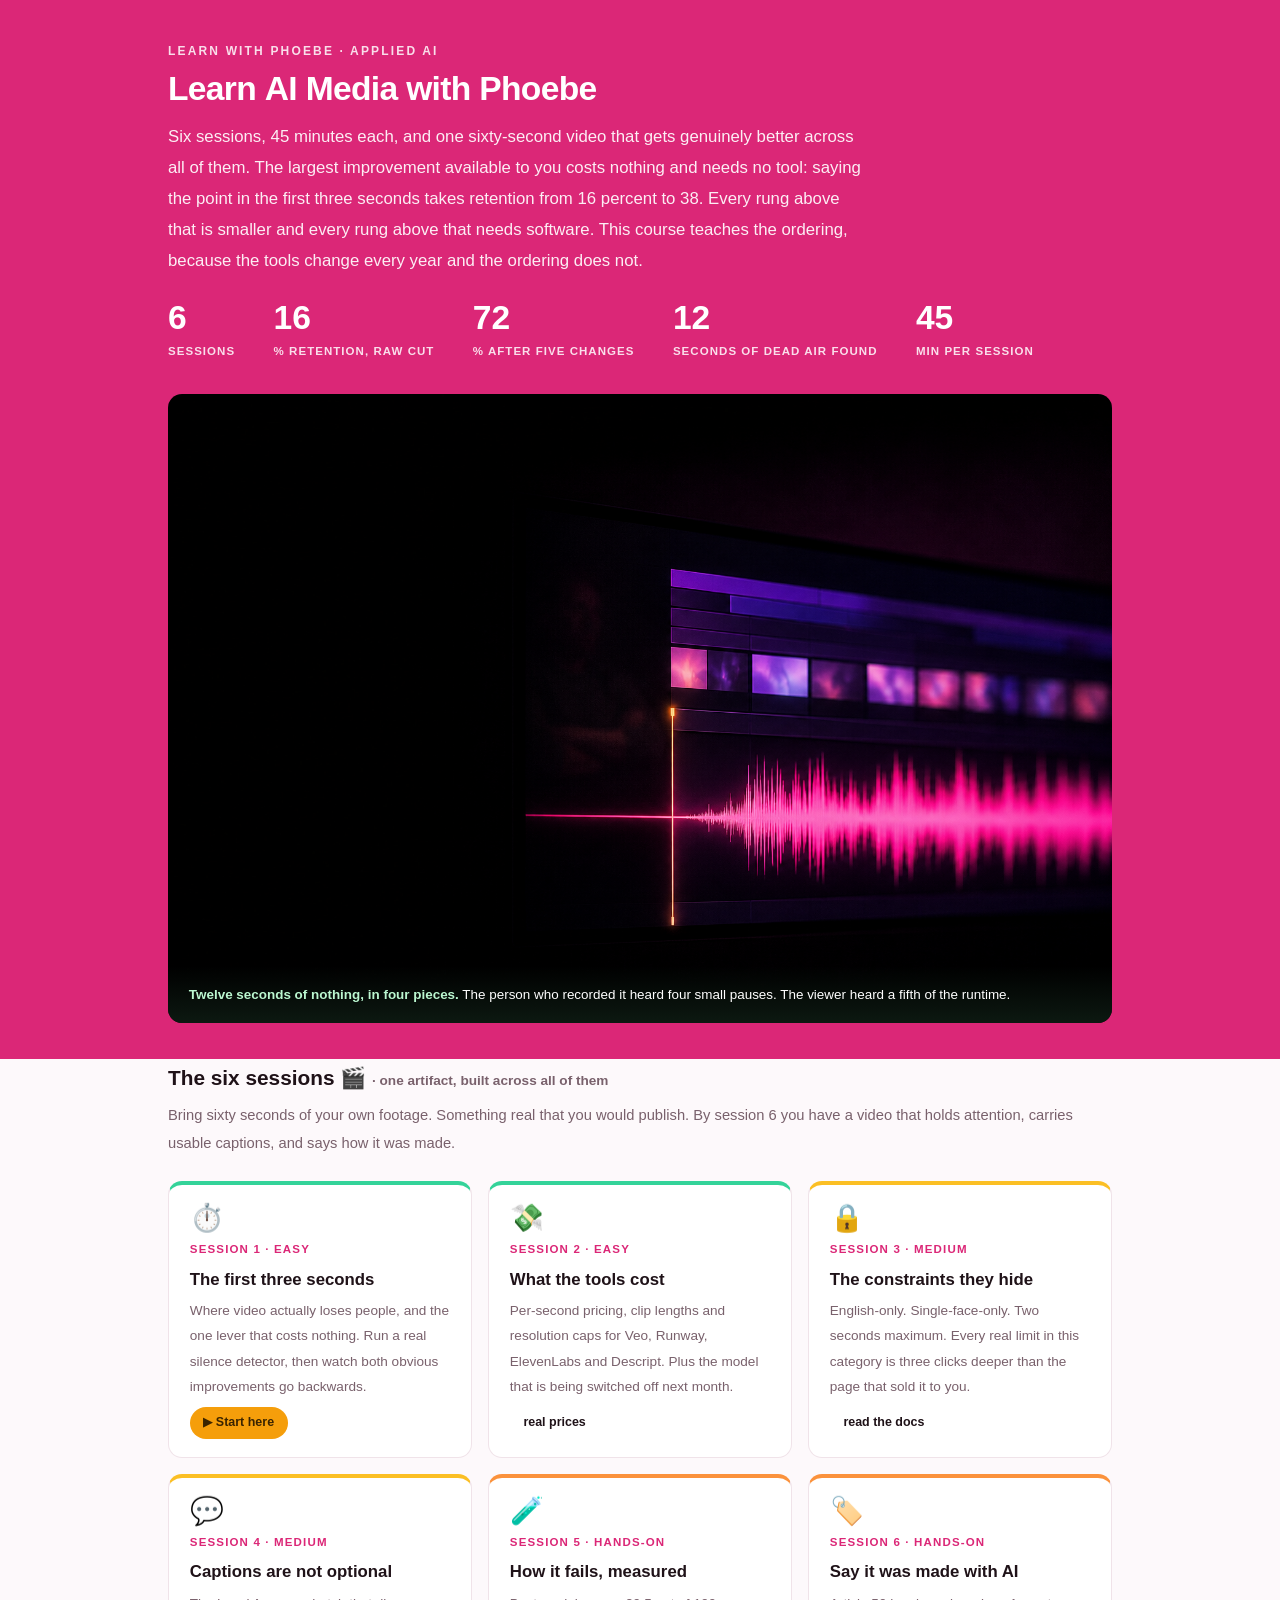
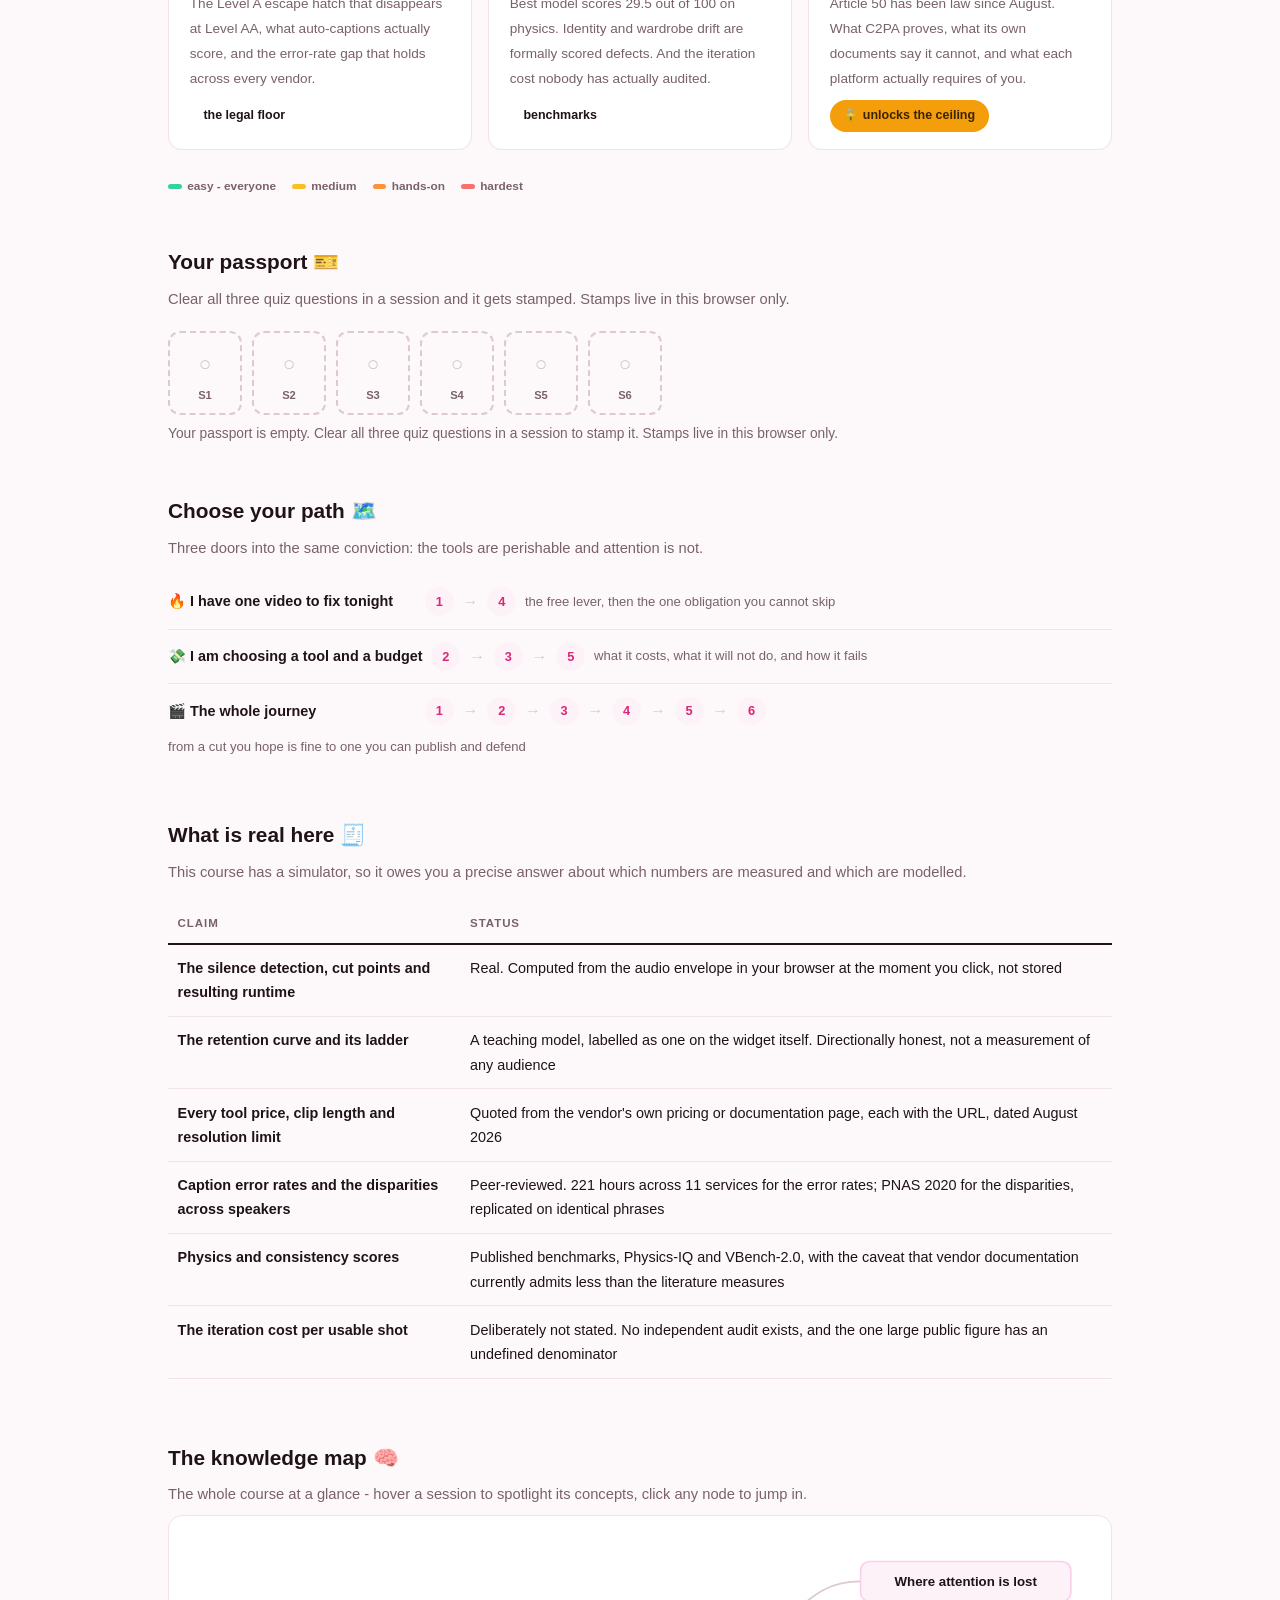
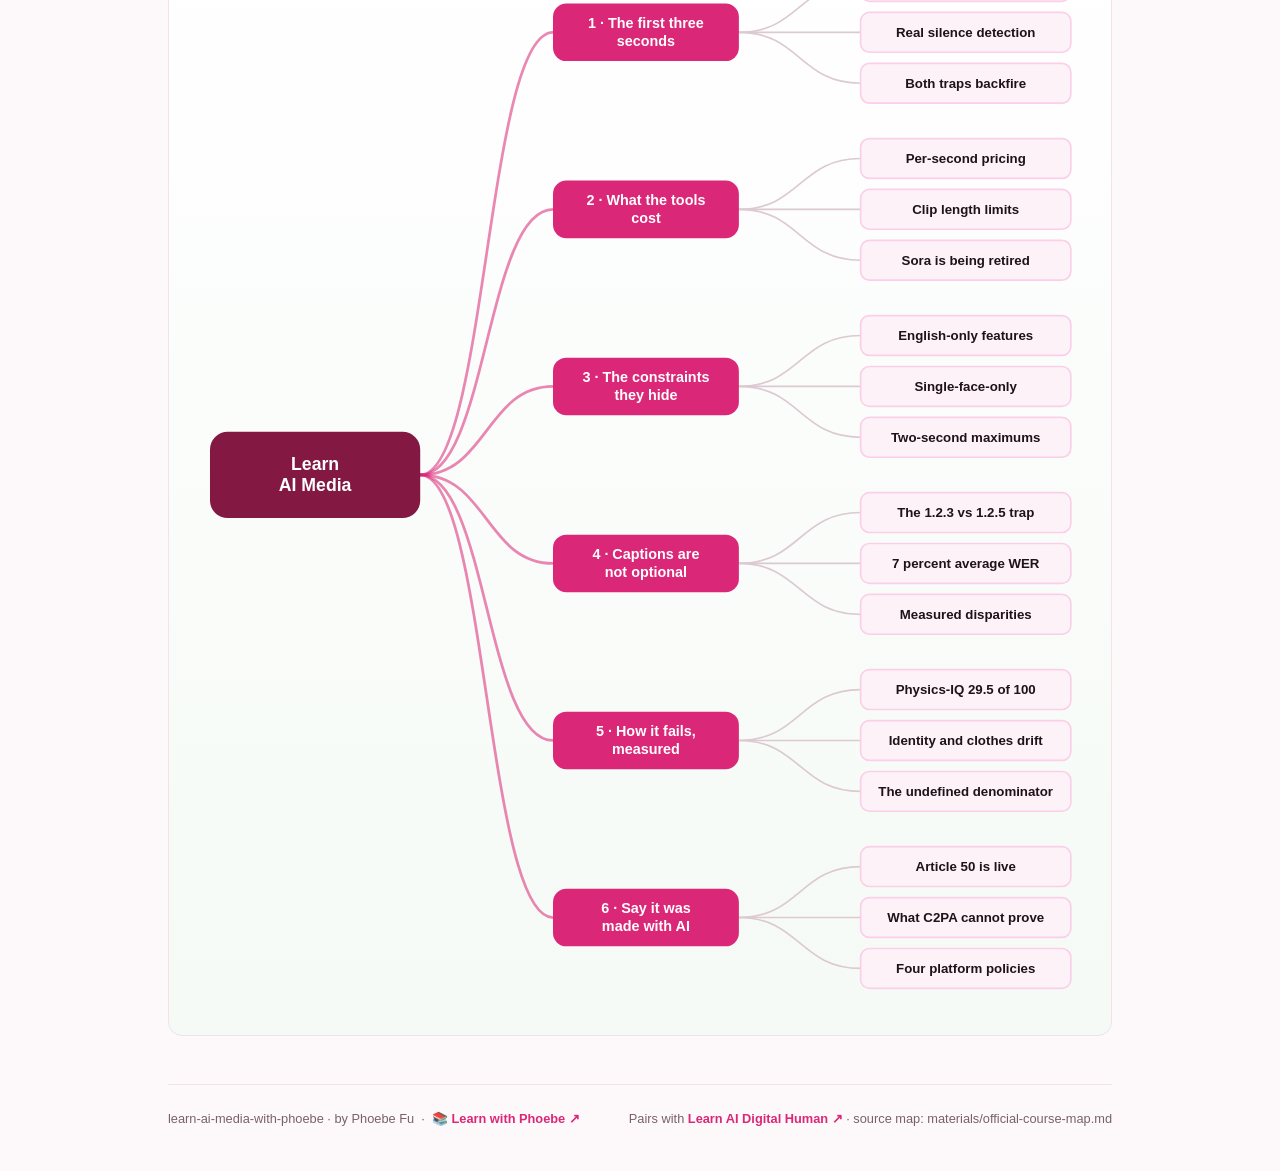
==== index.html @ 5de6e5e1 "Six-session course: learn-ai-media-with-phoebe Single track, 45 minutes per session, one artifact ca" ====
<!DOCTYPE html>
<html lang="en">
<head>
<meta charset="UTF-8">
<meta name="viewport" content="width=device-width, initial-scale=1.0">
<!-- social:start -->
<meta name="description" content="Six sessions on AI audio and video. Run real silence detection in your browser, climb a retention ladder from 16 to 72 percent, and learn the constraints the feature pages never mention. Free, by Phoebe Fu.">
<meta property="og:type" content="website">
<meta property="og:site_name" content="Learn with Phoebe">
<meta property="og:title" content="Learn AI Media with Phoebe">
<meta property="og:description" content="Six sessions, one video you can defend. Real silence detection in your browser, and the tool limits nobody advertises.">
<meta property="og:url" content="https://phoebefu6.github.io/learn-ai-media-with-phoebe/">
<meta property="og:image" content="https://phoebefu6.github.io/learn-ai-media-with-phoebe/assets/og-cover.png">
<meta name="twitter:card" content="summary_large_image">
<meta name="twitter:title" content="Learn AI Media with Phoebe">
<meta name="twitter:description" content="The biggest lever is free. The tools have a half-life of a year. Both are measurable.">
<meta name="twitter:image" content="https://phoebefu6.github.io/learn-ai-media-with-phoebe/assets/og-cover.png">
<!-- social:end -->
<title>Learn AI Media with Phoebe</title>
<link rel="stylesheet" href="assets/style.css?v=2">
<style>

  .stats-row { display: flex; gap: 2.4rem; margin-top: 1.5rem; flex-wrap: wrap; }
  .stat b { display: block; font-size: 2.1rem; font-weight: 800; line-height: 1.05; font-variant-numeric: tabular-nums; }
  .stat span { font-size: .72rem; opacity: .85; text-transform: uppercase; letter-spacing: .09em; font-weight: 600; }

  .course-grid { display: grid; grid-template-columns: repeat(auto-fit, minmax(17rem, 1fr)); gap: 1rem; margin-top: 1.5rem; }
  .course-card {
    border: 1px solid var(--hairline);
    border-top: 4px solid var(--diff, var(--indigo));
    border-radius: var(--radius);
    padding: 1.2rem 1.3rem 1.1rem;
    display: flex;
    flex-direction: column;
    gap: .5rem;
    text-decoration: none;
    color: var(--ink);
    background: #fff;
    transition: box-shadow .15s ease, border-color .15s ease, transform .15s ease;
    position: relative;
  }
  .course-card:hover { border-color: var(--indigo-soft); border-top-color: var(--diff, var(--indigo)); box-shadow: 0 8px 28px rgba(21,128,61,.14); transform: translateY(-3px); }
  .course-card .cicon { font-size: 1.7rem; line-height: 1; }
  .course-card .cnum { font-size: .72rem; font-weight: 700; color: var(--indigo); text-transform: uppercase; letter-spacing: .1em; }
  .course-card h3 { font-size: 1.05rem; font-weight: 800; line-height: 1.3; }
  .course-card p { font-size: .85rem; color: var(--muted); flex: 1; }
  .course-card .meta { display: flex; gap: .4rem; flex-wrap: wrap; }

  .diff-legend { display: flex; gap: 1rem; margin-top: 1.6rem; font-size: .74rem; color: var(--muted); font-weight: 600; flex-wrap: wrap; }
  .diff-legend i { display: inline-block; width: .85rem; height: .35rem; border-radius: 999px; margin-right: .35rem; vertical-align: middle; }

  .paths { margin-top: 2.6rem; }
  .paths h2 { font-size: 1.3rem; font-weight: 800; margin-bottom: .3rem; }
  .paths .plede { color: var(--muted); font-size: .92rem; margin-bottom: .8rem; }
  .path { display: flex; gap: .55rem; align-items: center; padding: .75rem 0; border-bottom: .5px solid var(--hairline); flex-wrap: wrap; }
  .path:last-child { border-bottom: none; }
  .path b { min-width: 15.5rem; font-size: .9rem; }
  .path .pstep { background: var(--indigo-50); color: var(--indigo); border-radius: 999px; padding: .16rem .68rem; font-weight: 700; font-size: .8rem; text-decoration: none; transition: all .12s ease; }
  .path .pstep:hover { background: var(--indigo); color: #fff; }
  .path .parr { color: var(--faint); font-weight: 700; }

  .mm-section { margin-top: 1.6rem; }
  .mm-section h2 { font-size: 1.3rem; font-weight: 800; margin-bottom: .2rem; }
  .mm-section .mm-lede { color: var(--muted); font-size: .92rem; margin-bottom: .4rem; }
  .mm-wrap { border: 1px solid var(--hairline); border-radius: var(--radius); background: linear-gradient(180deg,#fff,#F5FAF6); padding: .6rem; overflow-x: auto; }
  .mm-svg { width: 100%; height: auto; display: block; max-width: 60rem; margin: 0 auto; min-width: 34rem; }
  .mm-link { cursor: pointer; text-decoration: none; }
  .mm-node rect { transition: opacity .15s ease, filter .15s ease; }
  .mm-node text { pointer-events: none; }
  .mm-link:hover .mm-node rect { filter: brightness(1.06); }
  .mm-edge { transition: opacity .15s ease; }

  .hero-art { position: relative; margin: 1.8rem 0 0; border-radius: var(--radius); overflow: hidden; background: #0D1A12; }
  .hero-art img { display: block; width: 100%; height: auto; }
  .hero-art figcaption {
    position: absolute; left: 0; right: 0; bottom: 0; padding: 1.1rem 1.3rem;
    background: linear-gradient(to top, rgba(13,26,18,.94), rgba(13,26,18,0));
    color: #fff; font-size: .84rem; line-height: 1.6;
  }
  .hero-art figcaption b { color: #BBF7D0; }
  @media (max-width: 720px) { .hero-art figcaption { position: static; background: #0D1A12; } }
</style>
</head>
<body>

<header class="masthead">
  <div class="wrap">
    <div class="eyebrow">Learn with Phoebe · Applied AI</div>
    <h1>Learn AI <span class="accent">Media</span> with Phoebe</h1>
    <p class="sub">Six sessions, 45 minutes each, and one sixty-second video that gets genuinely better across all of them. The largest improvement available to you costs nothing and needs no tool: saying the point in the first three seconds takes retention from 16 percent to 38. Every rung above that is smaller and every rung above that needs software. This course teaches the ordering, because the tools change every year and the ordering does not.</p>
    <div class="stats-row">
      <div class="stat"><b data-count="6">6</b><span>sessions</span></div>
      <div class="stat"><b data-count="16">16</b><span>% retention, raw cut</span></div>
      <div class="stat"><b data-count="72">72</b><span>% after five changes</span></div>
      <div class="stat"><b data-count="12">12</b><span>seconds of dead air found</span></div>
      <div class="stat"><b data-count="45">45</b><span>min per session</span></div>
    </div>
    <figure class="hero-art">
      <img src="assets/hero.png" alt="A cutting-room bench holding a long ribbon of film. Four sections have been marked with pale tape and set aside, and a pair of hands is lifting the trimmed strip back towards the light.">
      <figcaption><b>Twelve seconds of nothing, in four pieces.</b> The person who recorded it heard four small pauses. The viewer heard a fifth of the runtime.</figcaption>
    </figure>
  </div>
</header>

<main class="wrap">

  <section class="section">
    <div class="paths" style="margin-top:0">
      <h2>The six sessions 🎬 <span style="font-size:.85rem;font-weight:600;color:var(--muted)">· one artifact, built across all of them</span></h2>
      <p class="plede">Bring sixty seconds of your own footage. Something real that you would publish. By session 6 you have a video that holds attention, carries usable captions, and says how it was made.</p>
    </div>

    <div class="course-grid">
      <a class="course-card" href="courses/01-the-first-three-seconds.html" style="--diff:#34D399">
        <span class="cicon">⏱️</span>
        <span class="cnum">Session 1 · easy</span>
        <h3>The first three seconds</h3>
        <p>Where video actually loses people, and the one lever that costs nothing. Run a real silence detector, then watch both obvious improvements go backwards.</p>
        <span class="meta"><span class="pill amber">▶ Start here</span></span>
      </a>
      <a class="course-card" href="courses/02-what-the-tools-cost.html" style="--diff:#34D399">
        <span class="cicon">💸</span>
        <span class="cnum">Session 2 · easy</span>
        <h3>What the tools cost</h3>
        <p>Per-second pricing, clip lengths and resolution caps for Veo, Runway, ElevenLabs and Descript. Plus the model that is being switched off next month.</p>
        <span class="meta"><span class="pill">real prices</span></span>
      </a>
      <a class="course-card" href="courses/03-the-constraints-they-hide.html" style="--diff:#FBBF24">
        <span class="cicon">🔒</span>
        <span class="cnum">Session 3 · medium</span>
        <h3>The constraints they hide</h3>
        <p>English-only. Single-face-only. Two seconds maximum. Every real limit in this category is three clicks deeper than the page that sold it to you.</p>
        <span class="meta"><span class="pill">read the docs</span></span>
      </a>
      <a class="course-card" href="courses/04-captions-are-not-optional.html" style="--diff:#FBBF24">
        <span class="cicon">💬</span>
        <span class="cnum">Session 4 · medium</span>
        <h3>Captions are not optional</h3>
        <p>The Level A escape hatch that disappears at Level AA, what auto-captions actually score, and the error-rate gap that holds across every vendor.</p>
        <span class="meta"><span class="pill">the legal floor</span></span>
      </a>
      <a class="course-card" href="courses/05-how-it-fails-measured.html" style="--diff:#FB923C">
        <span class="cicon">🧪</span>
        <span class="cnum">Session 5 · hands-on</span>
        <h3>How it fails, measured</h3>
        <p>Best model scores 29.5 out of 100 on physics. Identity and wardrobe drift are formally scored defects. And the iteration cost nobody has actually audited.</p>
        <span class="meta"><span class="pill">benchmarks</span></span>
      </a>
      <a class="course-card" href="courses/06-say-it-was-made-with-ai.html" style="--diff:#FB923C">
        <span class="cicon">🏷️</span>
        <span class="cnum">Session 6 · hands-on</span>
        <h3>Say it was made with AI</h3>
        <p>Article 50 has been law since August. What C2PA proves, what its own documents say it cannot, and what each platform actually requires of you.</p>
        <span class="meta"><span class="pill amber">🔒 unlocks the ceiling</span></span>
      </a>
    </div>

    <div class="diff-legend">
      <span><i style="background:#34D399"></i>easy - everyone</span>
      <span><i style="background:#FBBF24"></i>medium</span>
      <span><i style="background:#FB923C"></i>hands-on</span>
      <span><i style="background:#F87171"></i>hardest</span>
    </div>
  </section>

  <section class="section">
    <div class="paths" style="margin-top:0">
      <h2>Your passport 🎫</h2>
      <p class="plede">Clear all three quiz questions in a session and it gets stamped. Stamps live in this browser only.</p>
    </div>
    <div class="pp-strip"></div>
  </section>

  <section class="section">
    <div class="paths">
      <h2>Choose your path 🗺️</h2>
      <p class="plede">Three doors into the same conviction: the tools are perishable and attention is not.</p>
      <div class="path"><b>🔥 I have one video to fix tonight</b>
        <a class="pstep" href="courses/01-the-first-three-seconds.html">1</a><span class="parr">→</span>
        <a class="pstep" href="courses/04-captions-are-not-optional.html">4</a>
        <span style="font-size:.82rem;color:var(--muted)">the free lever, then the one obligation you cannot skip</span>
      </div>
      <div class="path"><b>💸 I am choosing a tool and a budget</b>
        <a class="pstep" href="courses/02-what-the-tools-cost.html">2</a><span class="parr">→</span>
        <a class="pstep" href="courses/03-the-constraints-they-hide.html">3</a><span class="parr">→</span>
        <a class="pstep" href="courses/05-how-it-fails-measured.html">5</a>
        <span style="font-size:.82rem;color:var(--muted)">what it costs, what it will not do, and how it fails</span>
      </div>
      <div class="path"><b>🎬 The whole journey</b>
        <a class="pstep" href="courses/01-the-first-three-seconds.html">1</a><span class="parr">→</span>
        <a class="pstep" href="courses/02-what-the-tools-cost.html">2</a><span class="parr">→</span>
        <a class="pstep" href="courses/03-the-constraints-they-hide.html">3</a><span class="parr">→</span>
        <a class="pstep" href="courses/04-captions-are-not-optional.html">4</a><span class="parr">→</span>
        <a class="pstep" href="courses/05-how-it-fails-measured.html">5</a><span class="parr">→</span>
        <a class="pstep" href="courses/06-say-it-was-made-with-ai.html">6</a>
        <span style="font-size:.82rem;color:var(--muted)">from a cut you hope is fine to one you can publish and defend</span>
      </div>
    </div>
  </section>

  <section class="section">
    <div class="paths" style="margin-top:0">
      <h2>What is real here 🧾</h2>
      <p class="plede">This course has a simulator, so it owes you a precise answer about which numbers are measured and which are modelled.</p>
    </div>
    <table class="clean">
      <tr><th>Claim</th><th>Status</th></tr>
      <tr><td>The silence detection, cut points and resulting runtime</td><td>Real. Computed from the audio envelope in your browser at the moment you click, not stored</td></tr>
      <tr><td>The retention curve and its ladder</td><td>A teaching model, labelled as one on the widget itself. Directionally honest, not a measurement of any audience</td></tr>
      <tr><td>Every tool price, clip length and resolution limit</td><td>Quoted from the vendor's own pricing or documentation page, each with the URL, dated August 2026</td></tr>
      <tr><td>Caption error rates and the disparities across speakers</td><td>Peer-reviewed. 221 hours across 11 services for the error rates; PNAS 2020 for the disparities, replicated on identical phrases</td></tr>
      <tr><td>Physics and consistency scores</td><td>Published benchmarks, Physics-IQ and VBench-2.0, with the caveat that vendor documentation currently admits less than the literature measures</td></tr>
      <tr><td>The iteration cost per usable shot</td><td>Deliberately not stated. No independent audit exists, and the one large public figure has an undefined denominator</td></tr>
    </table>
  </section>

  <section class="section mm-section">
    <h2>The knowledge map 🧠</h2>
    <p class="mm-lede">The whole course at a glance - hover a session to spotlight its concepts, click any node to jump in.</p>
    <div class="mm-wrap"><div id="mindmap"></div></div>
  </section>

  <footer class="pagefoot">
    <span>learn-ai-media-with-phoebe · by Phoebe Fu &nbsp;·&nbsp; 📚 <a href="https://phoebefu6.github.io/learn-with-phoebe/">Learn with Phoebe ↗</a></span>
    <span>Pairs with <a href="https://phoebefu6.github.io/learn-ai-digital-human-with-phoebe/">Learn AI Digital Human ↗</a> · source map: <span class="mono">materials/official-course-map.md</span></span>
  </footer>

</main>

<script>
window.MINDMAP_DATA = {
  "title": "Learn\nAI Media",
  "centerColor": "#831843",
  "sessions": [
    {
      "label": "The first three\nseconds",
      "href": "courses/01-the-first-three-seconds.html",
      "color": "#34D399",
      "concepts": [
        {
          "label": "Where attention is lost",
          "href": "courses/01-the-first-three-seconds.html"
        },
        {
          "label": "Real silence detection",
          "href": "courses/01-the-first-three-seconds.html"
        },
        {
          "label": "Both traps backfire",
          "href": "courses/01-the-first-three-seconds.html"
        }
      ]
    },
    {
      "label": "What the tools\ncost",
      "href": "courses/02-what-the-tools-cost.html",
      "color": "#34D399",
      "concepts": [
        {
          "label": "Per-second pricing",
          "href": "courses/02-what-the-tools-cost.html"
        },
        {
          "label": "Clip length limits",
          "href": "courses/02-what-the-tools-cost.html"
        },
        {
          "label": "Sora is being retired",
          "href": "courses/02-what-the-tools-cost.html"
        }
      ]
    },
    {
      "label": "The constraints\nthey hide",
      "href": "courses/03-the-constraints-they-hide.html",
      "color": "#FBBF24",
      "concepts": [
        {
          "label": "English-only features",
          "href": "courses/03-the-constraints-they-hide.html"
        },
        {
          "label": "Single-face-only",
          "href": "courses/03-the-constraints-they-hide.html"
        },
        {
          "label": "Two-second maximums",
          "href": "courses/03-the-constraints-they-hide.html"
        }
      ]
    },
    {
      "label": "Captions are\nnot optional",
      "href": "courses/04-captions-are-not-optional.html",
      "color": "#FBBF24",
      "concepts": [
        {
          "label": "The 1.2.3 vs 1.2.5 trap",
          "href": "courses/04-captions-are-not-optional.html"
        },
        {
          "label": "7 percent average WER",
          "href": "courses/04-captions-are-not-optional.html"
        },
        {
          "label": "Measured disparities",
          "href": "courses/04-captions-are-not-optional.html"
        }
      ]
    },
    {
      "label": "How it fails,\nmeasured",
      "href": "courses/05-how-it-fails-measured.html",
      "color": "#FB923C",
      "concepts": [
        {
          "label": "Physics-IQ 29.5 of 100",
          "href": "courses/05-how-it-fails-measured.html"
        },
        {
          "label": "Identity and clothes drift",
          "href": "courses/05-how-it-fails-measured.html"
        },
        {
          "label": "The undefined denominator",
          "href": "courses/05-how-it-fails-measured.html"
        }
      ]
    },
    {
      "label": "Say it was\nmade with AI",
      "href": "courses/06-say-it-was-made-with-ai.html",
      "color": "#FB923C",
      "concepts": [
        {
          "label": "Article 50 is live",
          "href": "courses/06-say-it-was-made-with-ai.html"
        },
        {
          "label": "What C2PA cannot prove",
          "href": "courses/06-say-it-was-made-with-ai.html"
        },
        {
          "label": "Four platform policies",
          "href": "courses/06-say-it-was-made-with-ai.html"
        }
      ]
    }
  ]
};
</script>
<script src="assets/mindmap.js?v=1"></script>
<script src="assets/app.js?v=1"></script>
</body>
</html>
---- assets/style.css ----
/* learn-mcp-with-phoebe - editorial bold design system
   Accent: SQLite blue #DB2777 · Ink navy #831843 · Flagship: amber #F59E0B
   (CSS var names still read --indigo/--amber; they hold SQL-blue values.) */

:root {
  --indigo: #DB2777;
  --indigo-deep: #831843;
  --indigo-mid: #EC4899;
  --indigo-soft: #FBCFE8;
  --indigo-50: #FDF2F8;
  --ink: #1F1218;
  --muted: #79616C;
  --faint: #DCC9D2;
  --hairline: #F0E3E9;
  --amber: #F59E0B;
  --amber-ink: #3A2400;
  --amber-50: #FFF7E6;
  --paper: #FDF9FB;
  --code-bg: #1A0F15;
  --code-ink: #F5E3EC;
  --radius: 14px;
}

* { margin: 0; padding: 0; box-sizing: border-box; }

html { font-size: 16px; scroll-behavior: smooth; }
html.zoom-125 { font-size: 20px; }
html.zoom-150 { font-size: 24px; }

body {
  font-family: "Inter", -apple-system, BlinkMacSystemFont, "Segoe UI", Roboto, sans-serif;
  background: var(--paper);
  color: var(--ink);
  line-height: 1.85;
  font-feature-settings: "tnum";
}

.wrap { max-width: 62rem; margin: 0 auto; padding: 0 1.5rem; }

/* ---------- header band ---------- */
.masthead {
  background: var(--indigo);
  color: #fff;
  padding: 2.5rem 0 2.25rem;
}
.masthead .eyebrow {
  font-size: .75rem;
  letter-spacing: .18em;
  text-transform: uppercase;
  opacity: .85;
  font-weight: 600;
}
.masthead h1 {
  font-size: 2.1rem;
  line-height: 1.15;
  font-weight: 800;
  margin: .5rem 0 .75rem;
  letter-spacing: -.02em;
}
.masthead h1 .accent { color: inherit; }
.masthead .sub { font-size: 1.05rem; opacity: .92; max-width: 44rem; }

.chip-row { display: flex; flex-wrap: wrap; gap: .5rem; margin-top: 1.1rem; }
.chip {
  display: inline-flex;
  align-items: center;
  gap: .35rem;
  border-radius: 999px;
  padding: .25rem .8rem;
  font-size: .78rem;
  font-weight: 600;
  white-space: nowrap;
}
.chip.level { background: #fff; color: var(--indigo); }
.chip.audience { background: rgba(255,255,255,.16); color: #fff; border: 1px solid rgba(255,255,255,.35); }
.chip.time { background: var(--ink); color: #fff; font-variant-numeric: tabular-nums; }


/* ---------- toolbar ---------- */
.toolbar {
  position: sticky;
  top: 0;
  z-index: 40;
  background: rgba(255,255,255,.94);
  backdrop-filter: blur(6px);
  border-bottom: 1px solid var(--hairline);
  padding: .55rem 0;
}
.toolbar .wrap { display: flex; align-items: center; gap: .6rem; }
.toolbar .crumb { font-size: .8rem; color: var(--muted); font-weight: 600; margin-right: auto; }
.toolbar .crumb a { color: var(--indigo); text-decoration: none; }
.btn {
  border: 1px solid var(--hairline);
  background: #fff;
  color: var(--ink);
  border-radius: 999px;
  padding: .35rem .9rem;
  font-size: .78rem;
  font-weight: 600;
  cursor: pointer;
  font-family: inherit;
  transition: all .15s ease;
}
.btn:hover { border-color: var(--indigo); color: var(--indigo); }
.btn.primary { background: var(--indigo); border-color: var(--indigo); color: #fff; }
.btn.primary:hover { background: var(--indigo-deep); }

/* ---------- sections ---------- */
main { padding: 2.5rem 0 4rem; }

.section { margin-bottom: 2.8rem; }
.section-kicker { margin-bottom: 1rem; }
.section-kicker .klabel {
  display: block;
  font-size: .72rem;
  text-transform: uppercase;
  letter-spacing: .1em;
  color: var(--indigo);
  font-weight: 700;
  margin-bottom: .35rem;
}
.section-kicker h2 {
  font-size: 1.45rem;
  font-weight: 800;
  letter-spacing: -.01em;
  display: flex;
  align-items: center;
  gap: .7rem;
  flex-wrap: wrap;
}
.section-kicker .tag {
  border-radius: 999px;
  padding: .18rem .7rem;
  font-size: .7rem;
  font-weight: 700;
  text-transform: uppercase;
  letter-spacing: .08em;
}
.tag.concept { background: var(--indigo-50); color: var(--indigo); }
.tag.demo { background: var(--amber-50); color: var(--amber-ink); }
.tag.exercise { background: var(--ink); color: #fff; }

.lede { color: var(--muted); max-width: 46rem; margin-bottom: 1.4rem; line-height: 1.8; }

/* live vs self-study markers on cards */
.mode {
  font-size: .64rem;
  font-weight: 700;
  text-transform: uppercase;
  letter-spacing: .07em;
  padding: .14rem .6rem;
  border-radius: 999px;
  flex: none;
}
.mode.live { background: var(--indigo); color: #fff; }
.mode.self { background: #fff; color: var(--muted); border: 1px solid var(--hairline); }

/* ---------- accordions ---------- */
details.card {
  border: 1px solid var(--hairline);
  border-radius: var(--radius);
  margin-bottom: .8rem;
  overflow: hidden;
  background: #fff;
}
details.card[open] { border-color: var(--indigo-soft); box-shadow: 0 8px 28px rgba(219,39,119,.08); }
details.card summary {
  list-style: none;
  cursor: pointer;
  padding: 1rem 1.25rem;
  display: flex;
  align-items: center;
  gap: .75rem;
  font-weight: 700;
  font-size: 1.02rem;
  user-select: none;
}
details.card summary::-webkit-details-marker { display: none; }
details.card summary .dot {
  width: .6rem; height: .6rem;
  border-radius: 999px;
  background: var(--indigo);
  flex: none;
}
details.card summary .mini { margin-left: auto; font-size: .72rem; color: var(--muted); font-weight: 600; white-space: nowrap; }
details.card summary .caret { transition: transform .2s ease; color: var(--indigo); font-size: .8rem; }
details.card[open] summary .caret { transform: rotate(90deg); }
details.card .body { padding: 0 1.25rem 1.4rem; border-top: 1px solid var(--hairline); padding-top: 1.15rem; }
details.card .body p { margin-bottom: 1.05rem; max-width: 48rem; }
details.card .body p:last-child { margin-bottom: 0; }
details.card .body ul, details.card .body ol { margin: 0 0 1.1rem 1.2rem; max-width: 47rem; }
details.card .body li { margin-bottom: .65rem; }
details.card .body h4 { font-size: .95rem; font-weight: 700; margin: 1.1rem 0 .45rem; }
details.card .body h4:first-child { margin-top: 0; }

/* ---------- pills & legends ---------- */
.legend { display: flex; flex-wrap: wrap; gap: .5rem; margin: 0 0 1.2rem; }
.pill {
  display: inline-flex;
  align-items: center;
  gap: .4rem;
  border-radius: 999px;
  padding: .28rem .85rem;
  font-size: .78rem;
  font-weight: 600;
}
.pill.solid { background: var(--indigo); color: #fff; }
.pill.light { background: var(--indigo-50); color: var(--indigo); }
.pill.inkpill { background: var(--ink); color: #fff; }
.pill.amber, .pill.peach { background: var(--amber); color: var(--amber-ink); }
.pill.bare { color: var(--faint); }

/* ---------- 4D grid ---------- */
.grid-2 { display: grid; grid-template-columns: repeat(auto-fit, minmax(15rem, 1fr)); gap: .8rem; margin: .5rem 0 1rem; }
.d-card {
  border: 1px solid var(--hairline);
  border-left: 4px solid var(--indigo);
  border-radius: 10px;
  padding: 1rem 1.1rem;
}
.d-card h4 { font-size: .95rem; margin-bottom: .3rem; }
.d-card h4 .lead-letter { color: var(--indigo); }
.d-card p { font-size: .86rem; color: var(--muted); margin: 0; }

/* ---------- tables ---------- */
table.clean { width: 100%; border-collapse: collapse; font-size: .9rem; margin: .4rem 0 1rem; }
table.clean th {
  text-align: left;
  font-size: .72rem;
  text-transform: uppercase;
  letter-spacing: .08em;
  color: var(--muted);
  padding: .5rem .6rem;
  border-bottom: 2px solid var(--ink);
}
table.clean td { padding: .7rem .6rem; border-bottom: .5px solid var(--hairline); vertical-align: top; line-height: 1.7; }
table.clean td:first-child { font-weight: 600; }

/* ---------- prompt boxes ---------- */
.prompt-box {
  position: relative;
  background: var(--code-bg);
  color: var(--code-ink);
  border-radius: var(--radius);
  padding: 1.1rem 1.2rem;
  margin: 1rem 0 1.2rem;
  font-family: "SF Mono", ui-monospace, Menlo, Consolas, monospace;
  font-size: .84rem;
  line-height: 1.65;
  white-space: pre-wrap;
  word-break: break-word;
}
.prompt-box .label {
  position: absolute;
  top: -0.7rem;
  left: 1rem;
  background: var(--indigo);
  color: #fff;
  font-family: "Inter", -apple-system, sans-serif;
  font-size: .68rem;
  font-weight: 700;
  letter-spacing: .06em;
  text-transform: uppercase;
  border-radius: 999px;
  padding: .15rem .7rem;
}
.prompt-box.bad .label { background: var(--faint); color: var(--ink); }
.prompt-box.good .label { background: var(--amber); color: var(--amber-ink); }
.copy-btn {
  position: absolute;
  top: .7rem;
  right: .7rem;
  background: rgba(255,255,255,.1);
  border: 1px solid rgba(255,255,255,.25);
  color: #fff;
  border-radius: 999px;
  padding: .25rem .8rem;
  font-size: .72rem;
  font-weight: 600;
  cursor: pointer;
  font-family: "Inter", -apple-system, sans-serif;
  transition: background .15s ease;
}
.copy-btn:hover { background: rgba(255,255,255,.22); }
.copy-btn.copied { background: var(--amber); border-color: var(--amber); color: var(--amber-ink); }

/* ---------- demo steps ---------- */
.steps { counter-reset: step; margin: .6rem 0 1rem; }
.step {
  display: flex;
  gap: .9rem;
  padding: .85rem 0;
  border-bottom: .5px solid var(--hairline);
}
.step:last-child { border-bottom: none; }
.step::before {
  counter-increment: step;
  content: counter(step);
  flex: none;
  width: 1.7rem; height: 1.7rem;
  border-radius: 999px;
  background: var(--indigo-50);
  color: var(--indigo);
  font-weight: 700;
  font-size: .85rem;
  display: inline-flex;
  align-items: center;
  justify-content: center;
  margin-top: .1rem;
}
.step p { margin: 0; }

/* ---------- callouts ---------- */
.callout {
  border-radius: var(--radius);
  padding: 1rem 1.2rem;
  margin: 1rem 0;
  font-size: .92rem;
}
.callout.tip { background: var(--indigo-50); border-left: 4px solid var(--indigo); }
.callout.win { background: var(--amber-50); border-left: 4px solid var(--amber); }
.callout strong:first-child { display: block; margin-bottom: .2rem; }

.callout.example {
  background: #FFFFFF;
  border: 1px solid var(--hairline);
  border-left: 4px solid var(--amber);
  font-size: .9rem;
}
.callout.example .ex-pill {
  display: inline-block;
  background: var(--amber);
  color: var(--amber-ink);
  border-radius: 999px;
  padding: .15rem .7rem;
  font-size: .68rem;
  font-weight: 700;
  text-transform: uppercase;
  letter-spacing: .06em;
  margin-bottom: .5rem;
}
.callout.example p { margin: 0 0 .75rem; max-width: 47rem; }
.callout.example p:last-child { margin-bottom: 0; }
.callout.example ul { margin: 0 0 0 1.1rem; max-width: 46rem; }
.callout.example li { margin-bottom: .6rem; }
.callout.example li:last-child { margin-bottom: 0; }

/* ---------- zoomable figures ---------- */
figure.zoomable {
  border: 1px solid var(--hairline);
  border-radius: var(--radius);
  padding: 1.2rem;
  margin: 1rem 0 1.4rem;
  cursor: zoom-in;
  transition: box-shadow .15s ease;
  background: #fff;
}
figure.zoomable:hover { box-shadow: 0 8px 28px rgba(219,39,119,.12); }
figure.zoomable svg, figure.zoomable img { width: 100%; height: auto; display: block; }
figure.zoomable figcaption {
  margin-top: .6rem;
  font-size: .76rem;
  color: var(--muted);
  font-weight: 600;
  display: flex;
  align-items: center;
  gap: .4rem;
}

.lightbox {
  position: fixed;
  inset: 0;
  z-index: 100;
  background: rgba(31,18,24,.9);
  display: none;
  align-items: center;
  justify-content: center;
  padding: 3vh 3vw;
  cursor: zoom-out;
}
.lightbox.open { display: flex; }
.lightbox .inner {
  background: #fff;
  border-radius: var(--radius);
  padding: 2rem;
  max-width: 94vw;
  max-height: 92vh;
  overflow: auto;
}
.lightbox .inner svg, .lightbox .inner img { width: min(88vw, 70rem); height: auto; }
.lightbox .close-hint {
  position: fixed;
  top: 1rem; right: 1.4rem;
  color: #fff;
  font-size: .8rem;
  font-weight: 600;
  opacity: .8;
}

/* ---------- courses covered ---------- */
.covered { border: 1px solid var(--hairline); border-radius: var(--radius); overflow: hidden; }
.covered-row {
  display: flex;
  align-items: baseline;
  gap: .8rem;
  padding: .75rem 1.1rem;
  border-bottom: .5px solid var(--hairline);
  font-size: .9rem;
}
.covered-row:last-child { border-bottom: none; }
.covered-row .status { flex: none; }
.covered-row .name { font-weight: 600; }
.covered-row .note { margin-left: auto; color: var(--muted); font-size: .78rem; text-align: right; }

/* ---------- cheat sheet footer ---------- */
.cheat {
  background: var(--ink);
  color: #fff;
  border-radius: var(--radius);
  padding: 1.6rem 1.6rem 1.3rem;
  margin-top: 3rem;
}
.cheat h3 { font-size: 1.1rem; margin-bottom: 1rem; }
.cheat h3 span { color: var(--indigo-soft); }
.cheat .grid-2 { gap: 1rem; }
.cheat .cheat-item { border-left: 3px solid var(--indigo-mid); padding-left: .8rem; }
.cheat .cheat-item b { display: block; font-size: .85rem; color: var(--indigo-soft); }
.cheat .cheat-item span { font-size: .82rem; opacity: .85; }

footer.pagefoot {
  border-top: 1px solid var(--hairline);
  margin-top: 3rem;
  padding: 1.4rem 0 2.5rem;
  font-size: .8rem;
  color: var(--muted);
  display: flex;
  justify-content: space-between;
  flex-wrap: wrap;
  gap: .8rem;
}
footer.pagefoot a { color: var(--indigo); text-decoration: none; font-weight: 600; }

/* ---------- wayfinding: reading progress + section dots + part numbers ---------- */

#progress-bar {
  position: fixed;
  top: 0; left: 0;
  height: 3px;
  width: 0;
  background: linear-gradient(90deg, var(--indigo), var(--amber));
  z-index: 90;
}

.pagenav {
  position: fixed;
  right: 1.1rem;
  top: 50%;
  transform: translateY(-50%);
  z-index: 50;
  display: flex;
  flex-direction: column;
  gap: .55rem;
}
.pagenav a {
  width: .68rem; height: .68rem;
  border-radius: 999px;
  background: #fff;
  border: 2px solid var(--faint);
  display: block;
  position: relative;
  transition: all .15s ease;
}
.pagenav a:hover { border-color: var(--indigo); transform: scale(1.3); }
.pagenav a.active { background: var(--indigo); border-color: var(--indigo); }
.pagenav a .nlabel {
  position: absolute;
  right: 1.4rem;
  top: 50%;
  transform: translateY(-50%);
  background: var(--ink);
  color: #fff;
  font-size: .7rem;
  font-weight: 600;
  padding: .22rem .65rem;
  border-radius: 6px;
  white-space: nowrap;
  opacity: 0;
  pointer-events: none;
  transition: opacity .15s ease;
}
.pagenav a:hover .nlabel { opacity: 1; }
@media (max-width: 74rem) { .pagenav { display: none; } }

main { counter-reset: partnum -1; }
.section .section-kicker { position: relative; }
.section .section-kicker::before {
  counter-increment: partnum;
  content: counter(partnum, decimal-leading-zero);
  position: absolute;
  right: 0;
  top: -1.2rem;
  font-size: 4.4rem;
  font-weight: 800;
  color: var(--indigo-50);
  line-height: 1;
  font-variant-numeric: tabular-nums;
  pointer-events: none;
  z-index: 0;
}
.section .section-kicker > * { position: relative; z-index: 1; }

details.card summary { transition: background .15s ease; }
details.card summary:hover { background: #FEFAFC; }

/* ---------- journey strip: you are here in the series ---------- */
.journey {
  display: flex;
  align-items: center;
  gap: .45rem;
  margin-top: 1.1rem;
  flex-wrap: wrap;
}
.journey .jlabel { font-size: .7rem; font-weight: 700; text-transform: uppercase; letter-spacing: .09em; opacity: .8; margin-right: .3rem; }
.journey a {
  width: 1.7rem; height: 1.7rem;
  border-radius: 999px;
  display: inline-flex;
  align-items: center;
  justify-content: center;
  font-size: .8rem;
  font-weight: 700;
  text-decoration: none;
  color: #fff;
  border: 1.5px solid rgba(255,255,255,.45);
  transition: all .15s ease;
  font-variant-numeric: tabular-nums;
}
.journey a:hover { border-color: #fff; transform: scale(1.12); }
.journey a.here { background: #fff; color: var(--indigo); border-color: #fff; }
.journey a.dd-chip { width: auto; border-radius: 999px; padding: 0 .7rem; font-size: .72rem; }

/* ---------- check-yourself quiz ---------- */
.quiz-q {
  border: 1px solid var(--hairline);
  border-radius: var(--radius);
  padding: 1.1rem 1.25rem 1rem;
  margin-bottom: .9rem;
  background: #fff;
}
.quiz-q .qtext { font-weight: 700; margin-bottom: .7rem; }
.quiz-q .qopt {
  display: block;
  width: 100%;
  text-align: left;
  background: #fff;
  border: 1px solid var(--hairline);
  border-radius: 10px;
  padding: .6rem .9rem;
  margin-bottom: .5rem;
  font-size: .9rem;
  font-family: inherit;
  color: var(--ink);
  cursor: pointer;
  transition: all .15s ease;
}
.quiz-q .qopt:hover { border-color: var(--indigo); background: var(--indigo-50); }
.quiz-q .qopt.correct { background: var(--indigo); border-color: var(--indigo); color: #fff; font-weight: 600; }
.quiz-q .qopt.correct::after { content: "  ✓"; }
.quiz-q .qopt.wrong { background: #FEF2F2; border-color: #FCA5A5; color: #991B1B; animation: qshake .3s ease; }
.quiz-q .qopt.wrong::after { content: "  ✗ try again"; font-size: .78rem; }
.quiz-q .qopt:disabled { cursor: default; }
.quiz-q .qwhy {
  display: none;
  background: var(--amber-50);
  border-left: 4px solid var(--amber);
  border-radius: 8px;
  padding: .6rem .9rem;
  font-size: .86rem;
  margin-top: .3rem;
}
.quiz-q.answered .qwhy { display: block; }
@keyframes qshake {
  0%, 100% { transform: translateX(0); }
  25% { transform: translateX(-5px); }
  75% { transform: translateX(5px); }
}
.quiz-score { font-weight: 700; color: var(--indigo); margin-top: .4rem; }

@media (prefers-reduced-motion: reduce) {
  .quiz-q .qopt.wrong { animation: none; }
  .journey a:hover { transform: none; }
}

/* ---------- micro-interactions (react-bits inspired, vanilla) ---------- */

/* BlurText: staggered word reveal on the masthead headline */
.masthead h1 .bw {
  display: inline-block;
  opacity: 0;
  filter: blur(8px);
  transform: translateY(.35em);
  animation: bw-in .7s cubic-bezier(.22,.9,.35,1) forwards;
  animation-delay: var(--bw-delay, 0s);
}
@keyframes bw-in {
  to { opacity: 1; filter: blur(0); transform: translateY(0); }
}

/* SpotlightCard: cursor-following highlight on accordion cards */
details.card { position: relative; }
details.card::after {
  content: "";
  position: absolute;
  inset: 0;
  pointer-events: none;
  opacity: 0;
  transition: opacity .3s ease;
  background: radial-gradient(320px circle at var(--mx, 50%) var(--my, 50%), rgba(219,39,119,.09), transparent 65%);
}
details.card:hover::after { opacity: 1; }

/* ScrollReveal: sections rise in as they enter the viewport */
.js-reveal .section {
  opacity: 0;
  transform: translateY(16px);
  transition: opacity .6s ease, transform .6s cubic-bezier(.22,.9,.35,1);
}
.js-reveal .section.revealed { opacity: 1; transform: none; }

@media (prefers-reduced-motion: reduce) {
  .masthead h1 .bw { animation: none; opacity: 1; filter: none; transform: none; }
  details.card::after { display: none; }
  .js-reveal .section { opacity: 1; transform: none; transition: none; }
}

@media (max-width: 40rem) {
  .masthead h1 { font-size: 1.6rem; }
  
  .toolbar .crumb { display: none; }
}

@media print {
  .toolbar, .copy-btn { display: none; }
  details.card { border: 1px solid #ccc; }
}

/* ---------- live SQL playground (sql-live.js) ---------- */
.sqlbox {
  border: 1px solid var(--hairline);
  border-radius: var(--radius);
  background: #fff;
  overflow: hidden;
  margin: 1rem 0 1.4rem;
  box-shadow: 0 8px 28px rgba(219,39,119,.06);
}
.sql-bar {
  display: flex; align-items: center; gap: .5rem;
  padding: .5rem .8rem;
  background: var(--indigo-deep);
  color: #fff;
}
.sql-dot { width: .6rem; height: .6rem; border-radius: 999px; background: var(--amber); flex: none; }
.sql-title { font-size: .76rem; font-weight: 600; letter-spacing: .02em; opacity: .92; }
.sql-spacer { margin-left: auto; }
.sql-btn {
  border: 1px solid rgba(255,255,255,.28);
  background: rgba(255,255,255,.08);
  color: #fff;
  border-radius: 999px;
  padding: .26rem .8rem;
  font-size: .74rem; font-weight: 700; cursor: pointer;
  font-family: inherit; transition: all .14s ease; white-space: nowrap;
}
.sql-btn:hover { background: rgba(255,255,255,.2); }
.sql-btn.sql-run { background: var(--amber); color: var(--amber-ink); border-color: var(--amber); }
.sql-btn.sql-run:hover { filter: brightness(1.05); }
.sql-label {
  display: block;
  font-size: .64rem; text-transform: uppercase; letter-spacing: .09em;
  font-weight: 700; color: var(--muted);
  padding: .6rem .9rem .2rem;
}
.sql-code-wrap { border-bottom: 1px solid var(--hairline); }
.sql-code {
  width: 100%;
  border: none; outline: none; resize: vertical;
  padding: .35rem .9rem .9rem;
  font-family: "SF Mono", "JetBrains Mono", Menlo, Consolas, monospace;
  font-size: .86rem; line-height: 1.6;
  color: var(--ink); background: #fff;
  tab-size: 2;
}
.sql-out { padding: .2rem .9rem 1rem; overflow-x: auto; }
.sql-tablewrap { overflow-x: auto; }
table.sql-table { width: 100%; border-collapse: collapse; font-size: .84rem; margin: .3rem 0 .1rem; }
table.sql-table th {
  text-align: left; text-transform: uppercase; letter-spacing: .05em;
  font-size: .68rem; color: var(--indigo); font-weight: 800;
  padding: .35rem .6rem; border-bottom: 2px solid var(--indigo-50); white-space: nowrap;
}
table.sql-table td {
  padding: .32rem .6rem; border-bottom: .5px solid var(--hairline);
  font-variant-numeric: tabular-nums; white-space: nowrap;
}
table.sql-table tr:last-child td { border-bottom: none; }
.sql-null { color: var(--faint); font-style: italic; font-size: .78rem; }
.sql-note { font-size: .74rem; color: var(--muted); margin: .5rem 0 0; font-weight: 600; }
.sql-hint { font-weight: 500; font-style: italic; }
.sql-err {
  font-size: .82rem; color: #991B1B; background: #FEF2F2;
  border: 1px solid #FCA5A5; border-radius: 8px;
  padding: .55rem .75rem; margin: .4rem 0 0;
  font-family: "SF Mono", Menlo, monospace;
}
.sql-cap { font-size: .78rem; color: var(--muted); padding: 0 .9rem .8rem; }
.sqlbox.sql-had-err .sql-bar { background: #7f1d1d; }


@keyframes mcpIn { from { opacity: 0; transform: translateY(6px); } to { opacity: 1; transform: none; } }


@media (max-width: 640px) {  }


@media (max-width: 640px) {
  
  
}

/* === LWP-PATCH v2 === */
/* palette-agnostic aliases: 75 repos use --indigo/--amber, 1 uses --pine/--clay */
:root {
  --pv-accent: var(--indigo, var(--pine, #334155));
  --pv-flag: var(--amber, var(--clay, #B45309));
  --pv-flag-50: var(--amber-50, var(--clay-50, #FEF3E2));
}

/* ============================================================
   v2 - readable on a phone + reading modes
   Layout only. No palette tokens are changed.
   ============================================================ */

/* --- skip link --- */
.skip-link {
  position: absolute; left: -9999px; top: 0; z-index: 200;
  background: var(--pv-accent); color: #fff;
  padding: .7rem 1.1rem; border-radius: 0 0 var(--radius) 0;
  font-weight: 700; font-size: .85rem; text-decoration: none;
}
.skip-link:focus { left: 0; }

/* --- visible keyboard focus everywhere --- */
:focus-visible {
  outline: 3px solid var(--pv-flag);
  outline-offset: 2px;
  border-radius: 4px;
}

/* --- diagrams: hold authored width, scroll instead of shrinking --- */
.figscroll { overflow-x: auto; -webkit-overflow-scrolling: touch; overscroll-behavior-x: contain; }
.figscroll::-webkit-scrollbar { height: 6px; }
.figscroll::-webkit-scrollbar-thumb { background: var(--faint); border-radius: 3px; }

/* --- tables: scroll container + sticky row label --- */
.tablescroll { overflow-x: auto; -webkit-overflow-scrolling: touch; border-radius: var(--radius); }

/* --- section contents counter --- */
.sec-meta {
  display: block; margin-top: .3rem;
  font-size: .72rem; font-weight: 700; letter-spacing: .06em;
  text-transform: uppercase; color: var(--muted);
  font-variant-numeric: tabular-nums;
}

/* --- study-mode switch --- */
.btn.mode-on { background: var(--pv-flag); border-color: var(--pv-flag); color: #fff; }

/* --- deep-linked card gets a moment of emphasis --- */
details.card.linked { border-color: var(--pv-flag); box-shadow: 0 0 0 3px var(--pv-flag-50); }

@media (max-width: 820px) {
  /* labels keep the size they were drawn at; the figure scrolls */
  figure.zoomable svg { min-width: 820px; }
  .figscroll .mm-svg, .mindmap svg { min-width: 840px; }

  table.clean { min-width: 620px; }
  table.clean th:first-child,
  table.clean td:first-child {
    position: sticky; left: 0; background: #fff;
    box-shadow: 1px 0 0 var(--hairline);
  }

  pre, .prompt-box { overflow-x: auto; }

  /* 44px tap targets */
  details.card summary { min-height: 44px; }
  .qopt { min-height: 44px; display: flex; align-items: center; padding: .7rem .9rem; }
  .toolbar .btn, .pagefoot a { min-height: 44px; display: inline-flex; align-items: center; }
}

@media (max-width: 640px) {
  /* long inline code tokens and nowrap chips are the two things that still
     forced the page sideways below 640px: let them break rather than push
     the layout. Inside the media query only - desktop is untouched. */
  :not(pre) > code, .prompt-box span, code span,
  p span, li span, td span { overflow-wrap: anywhere; word-break: break-word; }
  .chip, .syn-chip, .pill, .mode, .tag { white-space: normal; max-width: 100%; }

  
  
  .chip-row, .legend { flex-wrap: wrap; }
  .journey { flex-wrap: wrap; row-gap: .45rem; }
}

/* --- print: a session should print as a complete handout --- */
@media print {
  .pagenav, #progress-bar, .skip-link, .journey, .lightbox { display: none !important; }
  details.card > .body { display: block !important; }
  details.card, figure, table.clean, .callout { break-inside: avoid; page-break-inside: avoid; }
  figure.zoomable svg { min-width: 0; max-width: 100%; }
  .figscroll, .tablescroll { overflow: visible; }
  a[href^="http"]::after { content: " (" attr(href) ")"; font-size: .72rem; color: #555; }
}

/* swipe hint: own line, only when the diagram really does scroll */
figure.zoomable.can-scroll figcaption { flex-wrap: wrap; }
figure.zoomable.can-scroll figcaption::after {
  content: "swipe the diagram \2192";
  flex: 0 0 100%;
  margin-top: .2rem;
  font-size: .72rem;
  font-weight: 700;
  letter-spacing: .04em;
  color: var(--pv-flag);
}
/* === /LWP-PATCH === */


/* ============================================================
   LWP WIDGET KIT v1 - wipe / hotspot / tick / tryrow / stakes
   / scorecard / passport. Self-theming off the course :root.
   ============================================================ */

/* --- shared shell --------------------------------------- */
.wk {
  margin: 26px 0;
  border: 1px solid var(--hairline);
  border-radius: var(--radius);
  background: #fff;
  box-shadow: 0 2px 10px rgba(0,0,0,.03);
  overflow: hidden;
}
.wk-head {
  display: flex; align-items: center; gap: 10px;
  padding: 12px 16px;
  background: var(--indigo-50);
  border-bottom: 1px solid var(--hairline);
}
.wk-head b {
  font-size: 0.74rem; font-weight: 800; letter-spacing: .07em;
  text-transform: uppercase; color: var(--indigo-deep);
}
.wk-head .wk-hint { font-size: 0.82rem; color: var(--muted); }
.wk-body { padding: 18px 16px; }
.wk-foot {
  padding: 10px 16px; border-top: 1px dashed var(--hairline);
  font-size: 0.82rem; color: var(--muted); background: var(--paper);
}

/* --- 1. wipe: draggable before/after ------------------- */
.wipe { position: relative; user-select: none; touch-action: none; }
.wipe-panes { position: relative; overflow: hidden; border-radius: 10px; }
.wipe-a, .wipe-b { padding: 18px 20px; font-size: 0.92rem; line-height: 1.75; }
.wipe-a { background: #FEF2F2; border: 1px solid #FCA5A5; border-radius: 10px; }
.wipe-b {
  position: absolute; inset: 0;
  background: var(--indigo-50); border: 1px solid var(--indigo-soft);
  border-radius: 10px;
  clip-path: inset(0 0 0 var(--wx, 50%));
}
.wipe-a h5, .wipe-b h5 {
  margin: 0 0 8px; font-size: 0.72rem; letter-spacing: .07em;
  text-transform: uppercase; font-weight: 800;
}
.wipe-a h5 { color: #991B1B; }
.wipe-b h5 { color: var(--indigo-deep); }
.wipe-a p, .wipe-b p { margin: 0 0 6px; }
.wipe-grip {
  position: absolute; top: 0; bottom: 0; width: 3px;
  background: var(--indigo); cursor: ew-resize; z-index: 3;
  transform: translateX(-1.5px);
}
.wipe-grip::after {
  content: "⇄"; position: absolute; top: 50%; left: 50%;
  transform: translate(-50%, -50%);
  width: 30px; height: 30px; border-radius: 999px;
  background: var(--indigo); color: #fff;
  display: grid; place-items: center;
  font-size: 0.85rem; font-weight: 800;
  box-shadow: 0 3px 12px rgba(0,0,0,.22);
}
.wipe-tags { display: flex; justify-content: space-between; margin-top: 10px; }
.wipe-tags span {
  font-size: 0.7rem; font-weight: 800; letter-spacing: .06em;
  text-transform: uppercase; padding: 3px 10px; border-radius: 999px;
}
.wipe-tags .wt-a { background: #FEF2F2; color: #991B1B; }
.wipe-tags .wt-b { background: var(--indigo-50); color: var(--indigo-deep); }

/* --- 2. hotspot: pins on a mock ------------------------ */
.hotspot { position: relative; }
.hs-mock { position: relative; border-radius: 10px; overflow: hidden; }
.hs-mock svg { display: block; width: 100%; height: auto; }
.hs-pin {
  position: absolute; left: var(--x); top: var(--y);
  transform: translate(-50%, -50%);
  width: 27px; height: 27px; border-radius: 999px;
  border: 2px solid #fff; background: var(--indigo); color: #fff;
  font: 800 0.78rem/1 Inter, sans-serif;
  display: grid; place-items: center; cursor: pointer;
  box-shadow: 0 2px 9px rgba(0,0,0,.28);
  transition: transform .16s ease, background .16s ease;
  z-index: 2;
}
.hs-pin:hover { transform: translate(-50%, -50%) scale(1.18); }
.hs-pin.on { background: var(--amber); color: var(--amber-ink); }
.hs-pin::before {
  content: ""; position: absolute; inset: -7px; border-radius: 999px;
  border: 2px solid var(--indigo); opacity: 0;
}
.hs-pin.on::before { border-color: var(--amber); opacity: .55; }
.hs-caps { margin-top: 14px; display: grid; gap: 8px; }
.hs-cap {
  display: none; gap: 10px;
  padding: 12px 14px; border-radius: 10px;
  background: var(--indigo-50); border-left: 3px solid var(--indigo);
  font-size: 0.9rem; line-height: 1.7;
}
.hs-cap.on { display: flex; }
.hs-cap b {
  flex: 0 0 auto; color: var(--indigo-deep);
  font-size: 0.74rem; letter-spacing: .06em; text-transform: uppercase;
  padding-top: 2px;
}
.hs-empty { font-size: 0.86rem; color: var(--muted); font-style: italic; }

/* --- 3. tick: travelling-dot pipeline ------------------ */
.tick-rail { position: relative; padding: 26px 0 8px; }
.tick-line {
  position: absolute; left: 4%; right: 4%; top: 40px; height: 3px;
  background: var(--hairline); border-radius: 2px;
}
.tick-fill {
  position: absolute; left: 0; top: 0; height: 100%;
  background: var(--indigo); border-radius: 2px;
  width: 0; transition: width .45s cubic-bezier(.4,0,.2,1);
}
.tick-dot {
  position: absolute; top: 41.5px; left: 4%;
  width: 15px; height: 15px; border-radius: 999px;
  background: var(--amber); border: 3px solid #fff;
  box-shadow: 0 2px 9px rgba(0,0,0,.25);
  transform: translate(-50%, -50%);
  transition: left .45s cubic-bezier(.4,0,.2,1);
  z-index: 3;
}
.tick-stages { display: flex; justify-content: space-between; position: relative; }
.tick-stage { flex: 1; text-align: center; }
.tick-stage i {
  display: block; width: 13px; height: 13px; margin: 34px auto 10px;
  border-radius: 999px; background: #fff;
  border: 3px solid var(--faint); transition: border-color .3s ease;
}
.tick-stage.done i { border-color: var(--indigo); background: var(--indigo); }
.tick-stage span {
  font-size: 0.76rem; font-weight: 700; color: var(--muted);
  transition: color .3s ease;
}
.tick-stage.done span { color: var(--ink); }
.tick-controls { display: flex; gap: 8px; align-items: center; margin-top: 6px; }
.tick-btn {
  font: 700 0.8rem Inter, sans-serif; cursor: pointer;
  padding: 7px 15px; border-radius: 999px;
  border: 1px solid var(--indigo); background: var(--indigo); color: #fff;
}
.tick-btn.ghost { background: #fff; color: var(--indigo); }
.tick-btn:disabled { opacity: .4; cursor: not-allowed; }
.tick-note {
  display: none; margin-top: 12px; padding: 13px 15px;
  background: var(--paper); border-left: 3px solid var(--amber);
  border-radius: 8px; font-size: 0.9rem; line-height: 1.75;
}
.tick-note.on { display: block; }
.tick-note b { color: var(--indigo-deep); }

/* --- 4. tryrow: inline micro-try ----------------------- */
.tryrow .tr-in {
  display: flex; gap: 8px; flex-wrap: wrap;
}
.tryrow textarea, .tryrow input[type="text"] {
  flex: 1 1 260px; min-height: 44px;
  font: 400 0.9rem/1.6 ui-monospace, SFMono-Regular, Menlo, monospace;
  padding: 10px 12px; border-radius: 9px;
  border: 1px solid var(--hairline); background: var(--paper); color: var(--ink);
  resize: vertical;
}
.tryrow textarea:focus, .tryrow input:focus {
  outline: none; border-color: var(--indigo);
  box-shadow: 0 0 0 3px var(--indigo-50);
}
.tr-go {
  font: 800 0.8rem Inter, sans-serif; cursor: pointer;
  padding: 0 18px; border-radius: 9px; min-height: 44px;
  border: 1px solid var(--indigo); background: var(--indigo); color: #fff;
}
.tr-out {
  display: none; margin-top: 12px; padding: 13px 15px;
  border-radius: 9px; background: var(--indigo-50);
  border-left: 3px solid var(--indigo);
  font-size: 0.9rem; line-height: 1.7;
}
.tr-out.on { display: block; }
.tr-out.bad { background: #FEF2F2; border-left-color: #991B1B; }
.tr-metrics { display: flex; flex-wrap: wrap; gap: 18px; margin-bottom: 6px; }
.tr-metric { display: flex; flex-direction: column; }
.tr-metric b {
  font: 800 1.35rem/1.1 Inter, sans-serif;
  font-variant-numeric: tabular-nums; color: var(--indigo-deep);
}
.tr-metric span {
  font-size: 0.68rem; font-weight: 700; letter-spacing: .06em;
  text-transform: uppercase; color: var(--muted); margin-top: 3px;
}
.tr-verdict { font-weight: 700; }
.tr-verdict.ok { color: var(--indigo-deep); }
.tr-verdict.no { color: #991B1B; }

/* --- 5. stakes: live cost meter ------------------------ */
.stakes-grid { display: grid; gap: 9px; }
.stakes-grid label {
  display: flex; align-items: flex-start; gap: 10px;
  padding: 11px 13px; border-radius: 9px;
  border: 1px solid var(--hairline); background: var(--paper);
  cursor: pointer; font-size: 0.9rem; line-height: 1.65;
  transition: border-color .16s ease, background .16s ease;
}
.stakes-grid label:hover { border-color: var(--indigo-soft); }
.stakes-grid label.on { border-color: var(--indigo); background: var(--indigo-50); }
.stakes-grid label.trap.on { border-color: #991B1B; background: #FEF2F2; }
.stakes-grid input { margin-top: 4px; accent-color: var(--indigo); flex: 0 0 auto; }
.stakes-grid .sk-d {
  margin-left: auto; flex: 0 0 auto;
  font: 800 0.76rem Inter, sans-serif; font-variant-numeric: tabular-nums;
  padding: 2px 9px; border-radius: 999px;
  background: var(--indigo-50); color: var(--indigo-deep);
}
.stakes-grid label.trap .sk-d { background: #FEF2F2; color: #991B1B; }
.stakes-read {
  display: flex; align-items: baseline; gap: 12px; flex-wrap: wrap;
  margin-top: 16px; padding: 15px 17px; border-radius: 10px;
  background: var(--indigo-deep); color: #fff;
}
.stakes-read output {
  font: 800 2.1rem/1 Inter, sans-serif; font-variant-numeric: tabular-nums;
}
.stakes-read .sk-unit { font-size: 0.85rem; opacity: .82; }
.stakes-read .sk-delta {
  margin-left: auto; font-size: 0.85rem; font-weight: 700;
  padding: 4px 11px; border-radius: 999px;
  background: rgba(255,255,255,.15);
}
.stakes-read .sk-delta.good { background: var(--amber); color: var(--amber-ink); }
.stakes-read .sk-delta.bad { background: #FCA5A5; color: #7f1d1d; }

/* --- 6. scorecard: halfway self-grade ------------------ */
.scorecard .sc-row {
  display: grid; grid-template-columns: 1fr auto; gap: 10px; align-items: center;
  padding: 11px 0; border-bottom: 1px solid var(--hairline);
}
.scorecard .sc-row:last-of-type { border-bottom: 0; }
.scorecard .sc-q { font-size: 0.92rem; line-height: 1.6; }
.scorecard .sc-q em { color: var(--muted); font-style: normal; font-size: 0.84rem; display: block; }
.sc-opts { display: flex; gap: 6px; }
.sc-opts button {
  width: 34px; height: 34px; border-radius: 8px; cursor: pointer;
  border: 1px solid var(--hairline); background: #fff; color: var(--muted);
  font: 800 0.82rem Inter, sans-serif;
}
.sc-opts button.on { background: var(--indigo); border-color: var(--indigo); color: #fff; }
.sc-total {
  margin-top: 16px; padding: 15px 17px; border-radius: 10px;
  background: var(--indigo-50); border-left: 3px solid var(--indigo);
}
.sc-total b {
  font: 800 1.6rem/1 Inter, sans-serif; font-variant-numeric: tabular-nums;
  color: var(--indigo-deep); display: block; margin-bottom: 4px;
}
.sc-total span { font-size: 0.9rem; line-height: 1.7; }

/* --- 7. passport --------------------------------------- */
.pp-pill {
  display: inline-flex; align-items: center; gap: 6px;
  font: 800 0.72rem Inter, sans-serif; letter-spacing: .04em;
  padding: 5px 12px; border-radius: 999px;
  background: var(--indigo-50); color: var(--indigo-deep);
  border: 1px solid var(--indigo-soft); cursor: default;
}
.pp-pill.full { background: var(--amber); color: var(--amber-ink); border-color: var(--amber); }
.pp-strip { display: flex; gap: 10px; flex-wrap: wrap; margin: 18px 0 6px; }
.pp-stamp {
  display: flex; flex-direction: column; align-items: center; gap: 6px;
  width: 74px; padding: 12px 6px; border-radius: 12px;
  border: 2px dashed var(--faint); background: var(--paper);
  text-decoration: none; color: var(--muted);
  transition: all .18s ease;
}
.pp-stamp:hover { border-color: var(--indigo-soft); }
.pp-stamp i { font-size: 1.3rem; font-style: normal; opacity: .35; }
.pp-stamp b { font: 800 0.7rem Inter, sans-serif; }
.pp-stamp.got {
  border-style: solid; border-color: var(--indigo);
  background: var(--indigo-50); color: var(--indigo-deep);
}
.pp-stamp.got i { opacity: 1; }
.pp-note { font-size: 0.86rem; color: var(--muted); }

/* --- 8. cliffhanger ------------------------------------ */
.callout.next {
  border-left: 4px solid var(--amber); background: var(--amber-50);
}
.callout.next .nx-pill {
  display: inline-block; margin-bottom: 7px;
  font: 800 0.68rem Inter, sans-serif; letter-spacing: .07em;
  text-transform: uppercase; padding: 3px 10px; border-radius: 999px;
  background: var(--amber); color: var(--amber-ink);
}

/* --- mobile floor (desktop is the product) ------------- */
@media (max-width: 720px) {
  .wk-body { padding: 14px 12px; }
  .stakes-read output { font-size: 1.7rem; }
  .stakes-grid .sk-d { margin-left: 0; }
  .stakes-grid label { flex-wrap: wrap; }
  .scorecard .sc-row { grid-template-columns: 1fr; }
  .sc-opts { justify-content: flex-start; }
  .tick-stage span { font-size: 0.68rem; }
  .pp-stamp { width: 62px; }
}


/* ============================================================
   media-live.js - the first three seconds
   ============================================================ */
#media-live { margin: 28px 0; }
.ml-readout {
  display: flex; align-items: baseline; gap: 14px; flex-wrap: wrap;
  padding: 18px 20px; border-radius: var(--radius);
  background: var(--indigo-deep); color: #fff; margin-bottom: 16px;
}
.ml-big { font: 800 2.9rem/1 Inter, sans-serif; font-variant-numeric: tabular-nums; transition: color .25s ease; }
.ml-big.hi { color: #FCD34D; }
.ml-big.mid { color: #fff; }
.ml-big.lo { color: #FCA5A5; }
.ml-cap { font-size: 0.9rem; opacity: .9; line-height: 1.6; flex: 1 1 18em; }
.ml-wavwrap {
  border: 1px solid var(--hairline); border-radius: var(--radius);
  background: #fff; padding: 14px 16px; margin-bottom: 14px;
}
.ml-h { margin: 0 0 10px; font: 800 0.72rem Inter, sans-serif;
  letter-spacing: .07em; text-transform: uppercase; color: var(--muted); }
.ml-wave, .ml-curve { display: block; width: 100%; height: auto; }
.ml-silnote { margin: 10px 0 0; font-size: 0.86rem; line-height: 1.7; color: var(--muted); }
.ml-silnote b { color: var(--ink); }
.ml-panel { border: 1px solid var(--hairline); border-radius: var(--radius); background: #fff; overflow: hidden; }
.ml-phead { display: flex; align-items: center; gap: 10px; flex-wrap: wrap;
  padding: 13px 16px; background: var(--indigo-50); border-bottom: 1px solid var(--hairline); }
.ml-phead b { font: 800 0.74rem Inter, sans-serif; letter-spacing: .07em; text-transform: uppercase; color: var(--indigo-deep); }
.ml-pnote { font-size: 0.82rem; color: var(--muted); }
.ml-lever { display: flex; align-items: flex-start; gap: 11px; flex-wrap: wrap;
  padding: 13px 16px; border-bottom: 1px solid var(--hairline); cursor: pointer; transition: background .16s ease; }
.ml-lever:hover { background: var(--paper); }
.ml-lever.on { background: var(--indigo-50); }
.ml-lever.trap.on { background: #FEF2F2; }
.ml-lever input { margin-top: 4px; accent-color: var(--indigo); flex: 0 0 auto; }
.ml-lever.trap input { accent-color: #991B1B; }
.ml-lmid { flex: 1 1 240px; min-width: 0; }
.ml-lmid b { display: block; font-size: 0.92rem; line-height: 1.5; }
.ml-why { display: block; font-size: 0.82rem; line-height: 1.65; color: var(--muted); margin-top: 3px; }
.ml-w { flex: 0 0 auto; font: 800 0.74rem Inter, sans-serif; font-variant-numeric: tabular-nums;
  padding: 3px 10px; border-radius: 999px; background: var(--indigo-50); color: var(--indigo-deep); }
.ml-lever.trap .ml-w { background: #FEF2F2; color: #991B1B; }
.ml-sess { flex: 0 0 auto; font: 700 0.66rem Inter, sans-serif; letter-spacing: .06em;
  text-transform: uppercase; padding: 3px 9px; border-radius: 999px;
  background: var(--paper); color: var(--muted); border: 1px solid var(--hairline); }
.ml-acts { display: flex; gap: 8px; padding: 14px 16px; flex-wrap: wrap; }
.ml-btn { font: 800 0.8rem Inter, sans-serif; cursor: pointer; padding: 9px 17px;
  border-radius: 999px; border: 1px solid var(--indigo); background: var(--indigo); color: #fff; }
.ml-btn.ghost { background: #fff; color: var(--indigo); }
.ml-rail { margin: 14px 0 0; padding: 13px 16px; border-radius: 10px;
  background: var(--paper); border-left: 3px solid var(--muted);
  font-size: 0.86rem; line-height: 1.75; color: var(--muted); }
.ml-rail b { color: var(--ink); }
@media (max-width: 720px) { .ml-big { font-size: 2.2rem; } }


/* ---------- agenda bar ---------- */
/* Restored 2026-08-26. This block was missing from the aiap batch stylesheet while
   older course repos had it, so the masthead agenda rendered as run-on text.
   Band text colours are computed per palette rather than copied, because this
   batch uses much paler soft tones than the repo the block came from. */
.agenda {
  display: flex;
  border-radius: 999px;
  overflow: hidden;
  margin: 1.4rem 0 0;
  font-size: .72rem;
  font-weight: 600;
  text-align: center;
}

.agenda span { padding: .45rem .3rem; white-space: nowrap; overflow: hidden; text-overflow: ellipsis; }

.agenda .a1 { background: var(--indigo-deep); color: #fff; }
.agenda .a2 { background: var(--indigo-mid); color: var(--ink); }
.agenda .a3 { background: var(--amber); color: var(--ink); }
.agenda .a4 { background: var(--indigo-soft); color: var(--ink); }
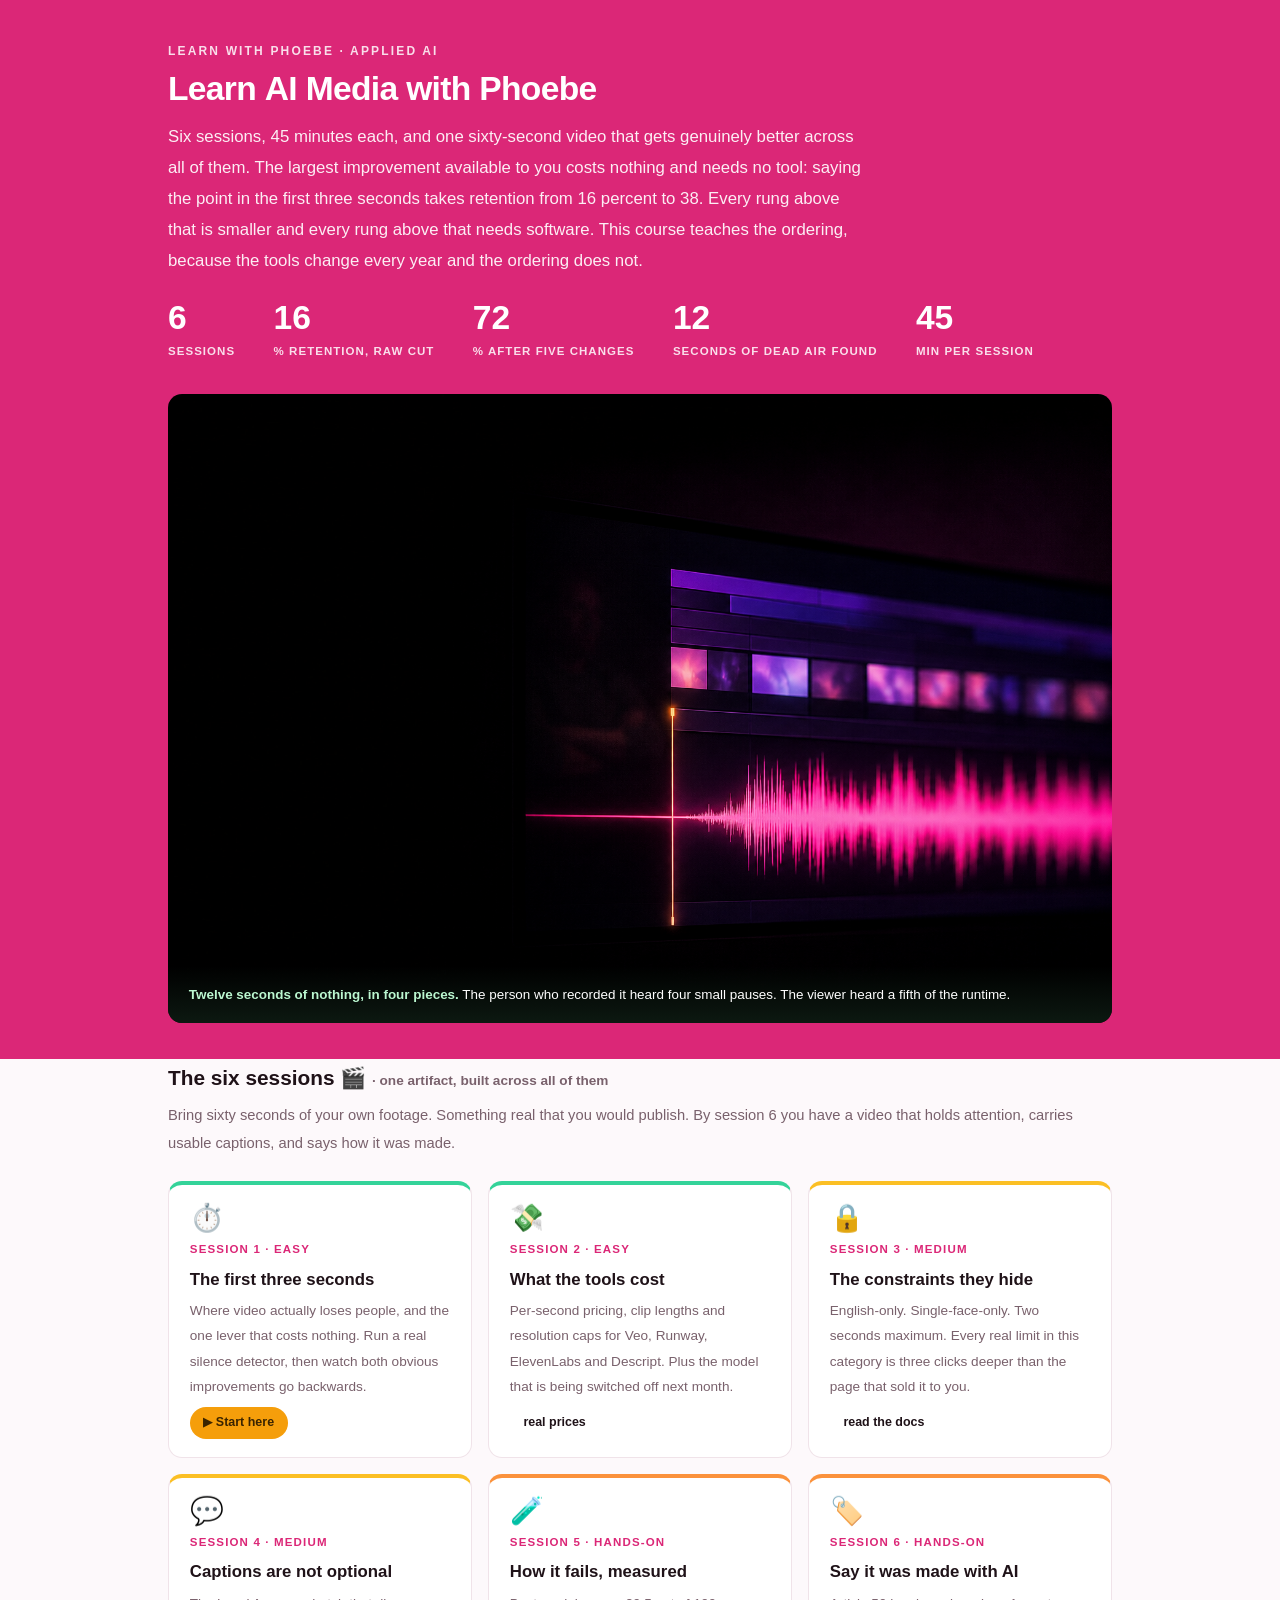
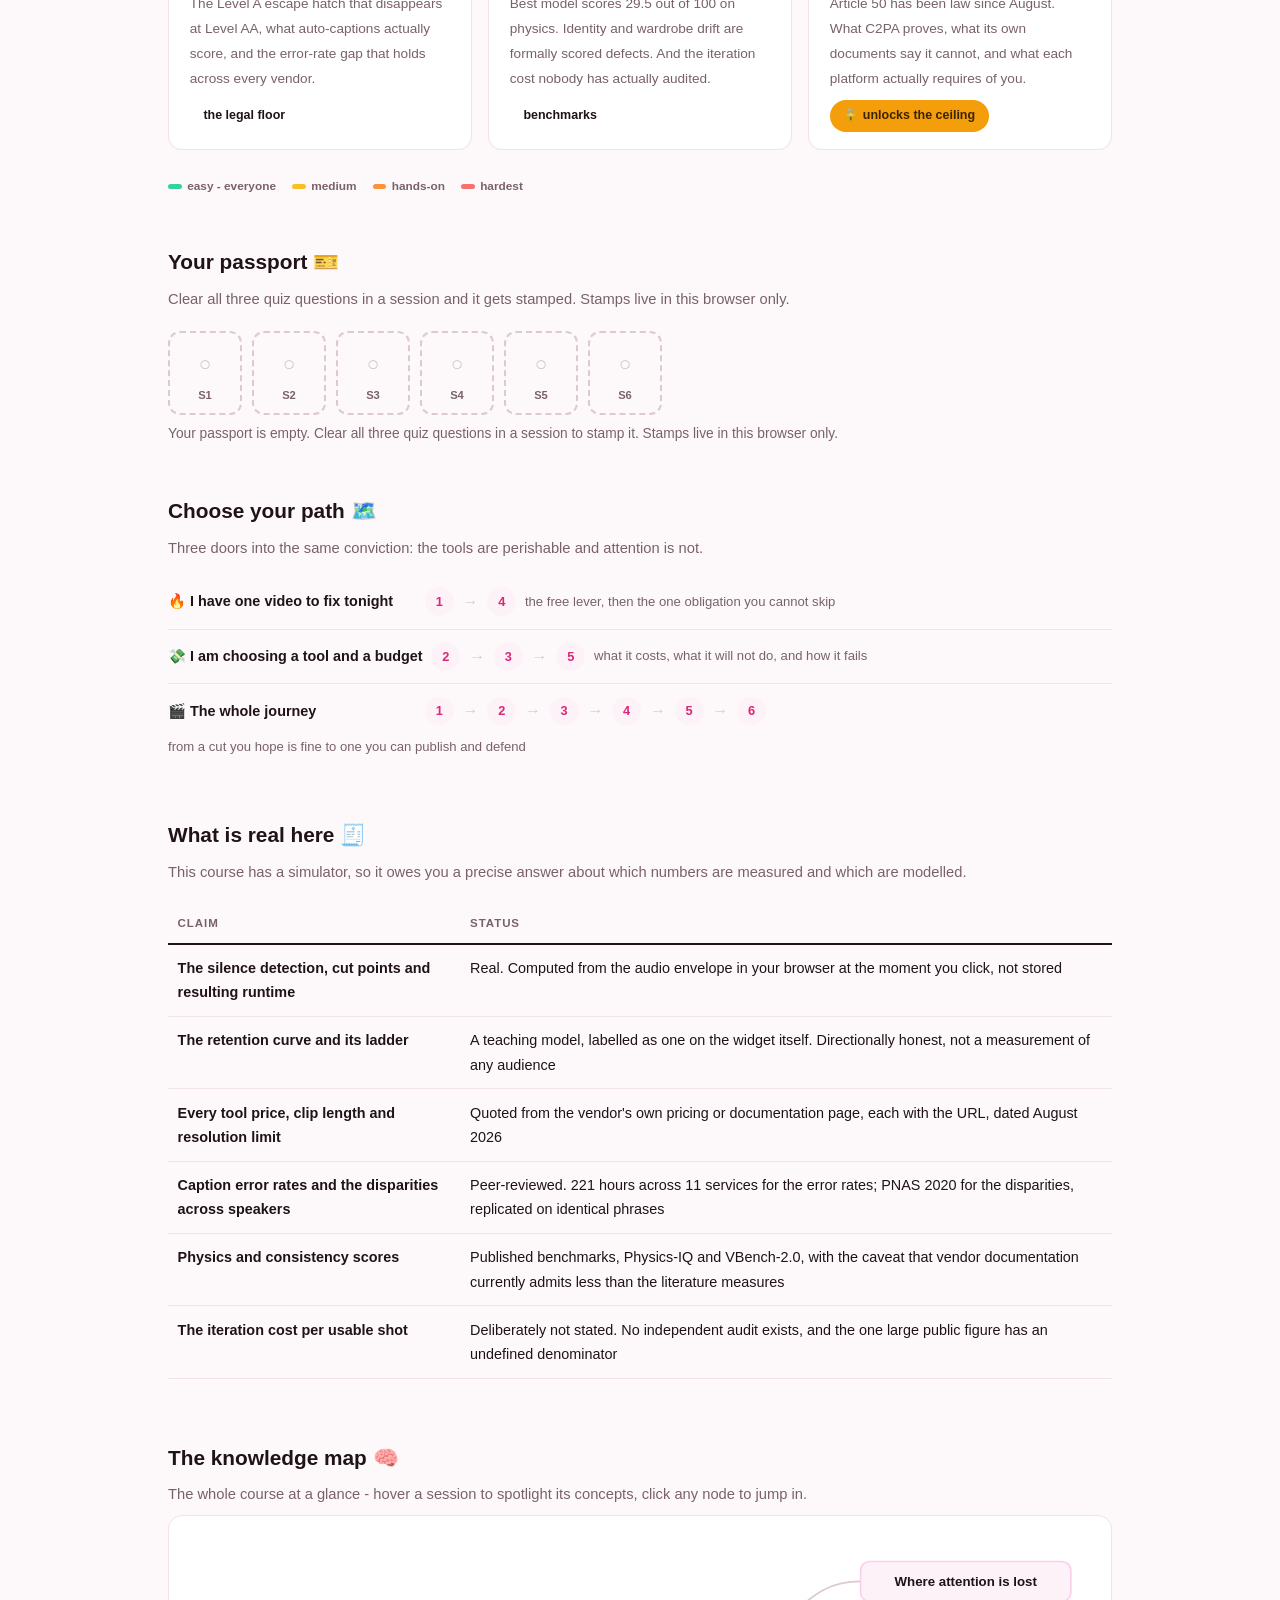
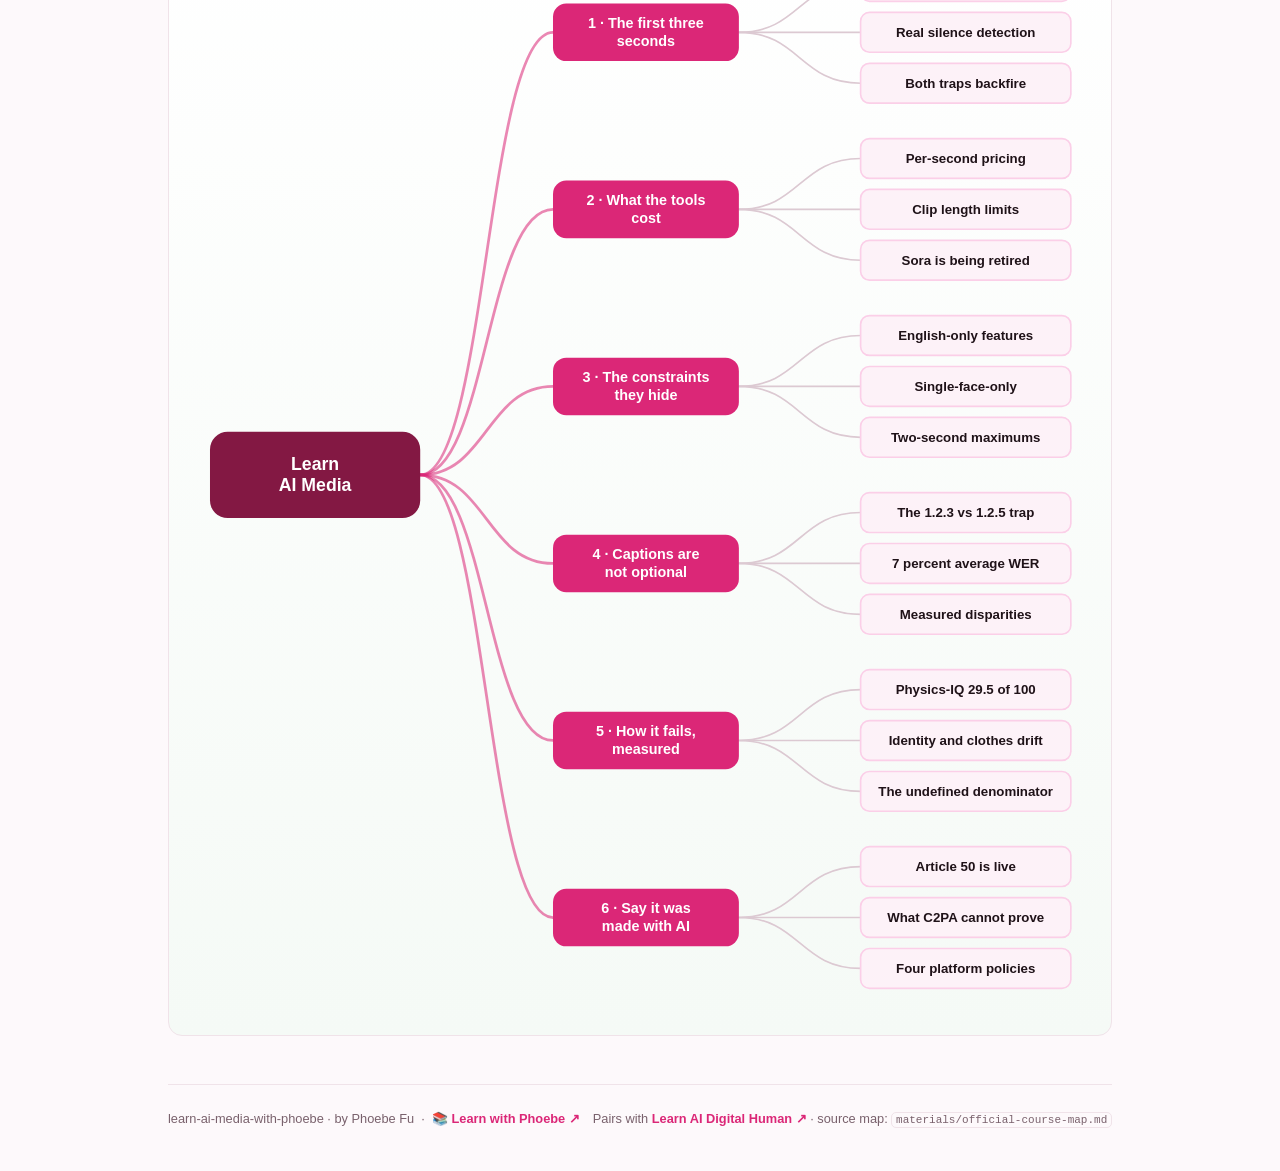
==== commit 7be9a31d: "Style .mono and .callout.warn, which markup used but no stylesheet defined An estate-wide sweep for " ====
--- a/index.html
+++ b/index.html
@@ -17,7 +17,7 @@
 <meta name="twitter:image" content="https://phoebefu6.github.io/learn-ai-media-with-phoebe/assets/og-cover.png">
 <!-- social:end -->
 <title>Learn AI Media with Phoebe</title>
-<link rel="stylesheet" href="assets/style.css?v=2">
+<link rel="stylesheet" href="assets/style.css?v=3">
 <style>
 
   .stats-row { display: flex; gap: 2.4rem; margin-top: 1.5rem; flex-wrap: wrap; }
--- a/assets/style.css
+++ b/assets/style.css
@@ -1224,3 +1224,28 @@
 .agenda .a2 { background: var(--indigo-mid); color: var(--ink); }
 .agenda .a3 { background: var(--amber); color: var(--ink); }
 .agenda .a4 { background: var(--indigo-soft); color: var(--ink); }
+
+
+/* ---------- mono, and the warn callout ---------- */
+/* Added 2026-08-26. Both were used in markup with no rule anywhere in the
+   estate: .mono appeared in 126 places across this batch and in zero
+   stylesheets, and .callout.warn inherited only padding and radius from the
+   base .callout, which sets no background, so warnings rendered as plain
+   indented paragraphs. .mono needs two rules because it is used both as a
+   block footer note and as inline code. */
+.mono {
+  font-family: ui-monospace, SFMono-Regular, "SF Mono", Menlo, Consolas, "Liberation Mono", monospace;
+  font-size: .86em;
+}
+
+p.mono { color: var(--muted); }
+
+span.mono {
+  background: var(--paper);
+  border: 1px solid var(--hairline);
+  border-radius: 5px;
+  padding: .08em .34em;
+  white-space: nowrap;
+}
+
+.callout.warn { background: #FEF2F2; border-left: 4px solid #B91C1C; }
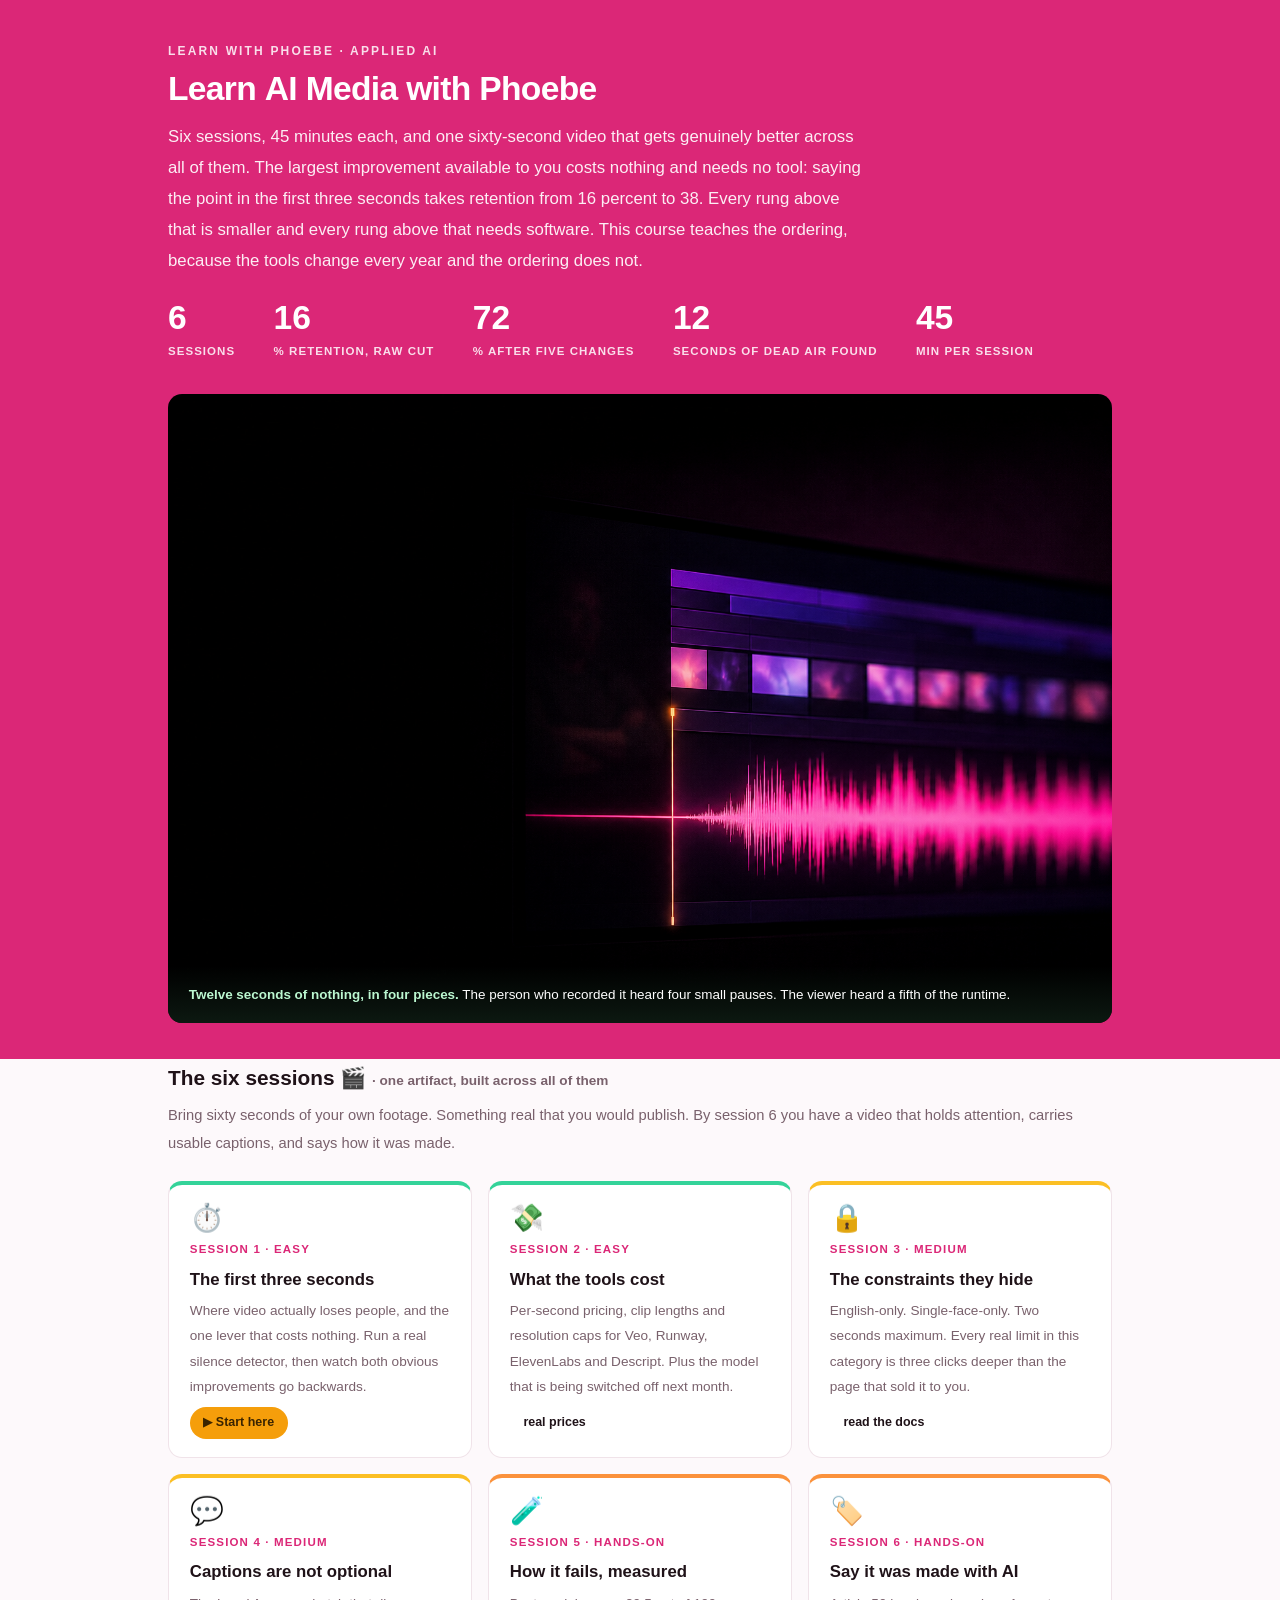
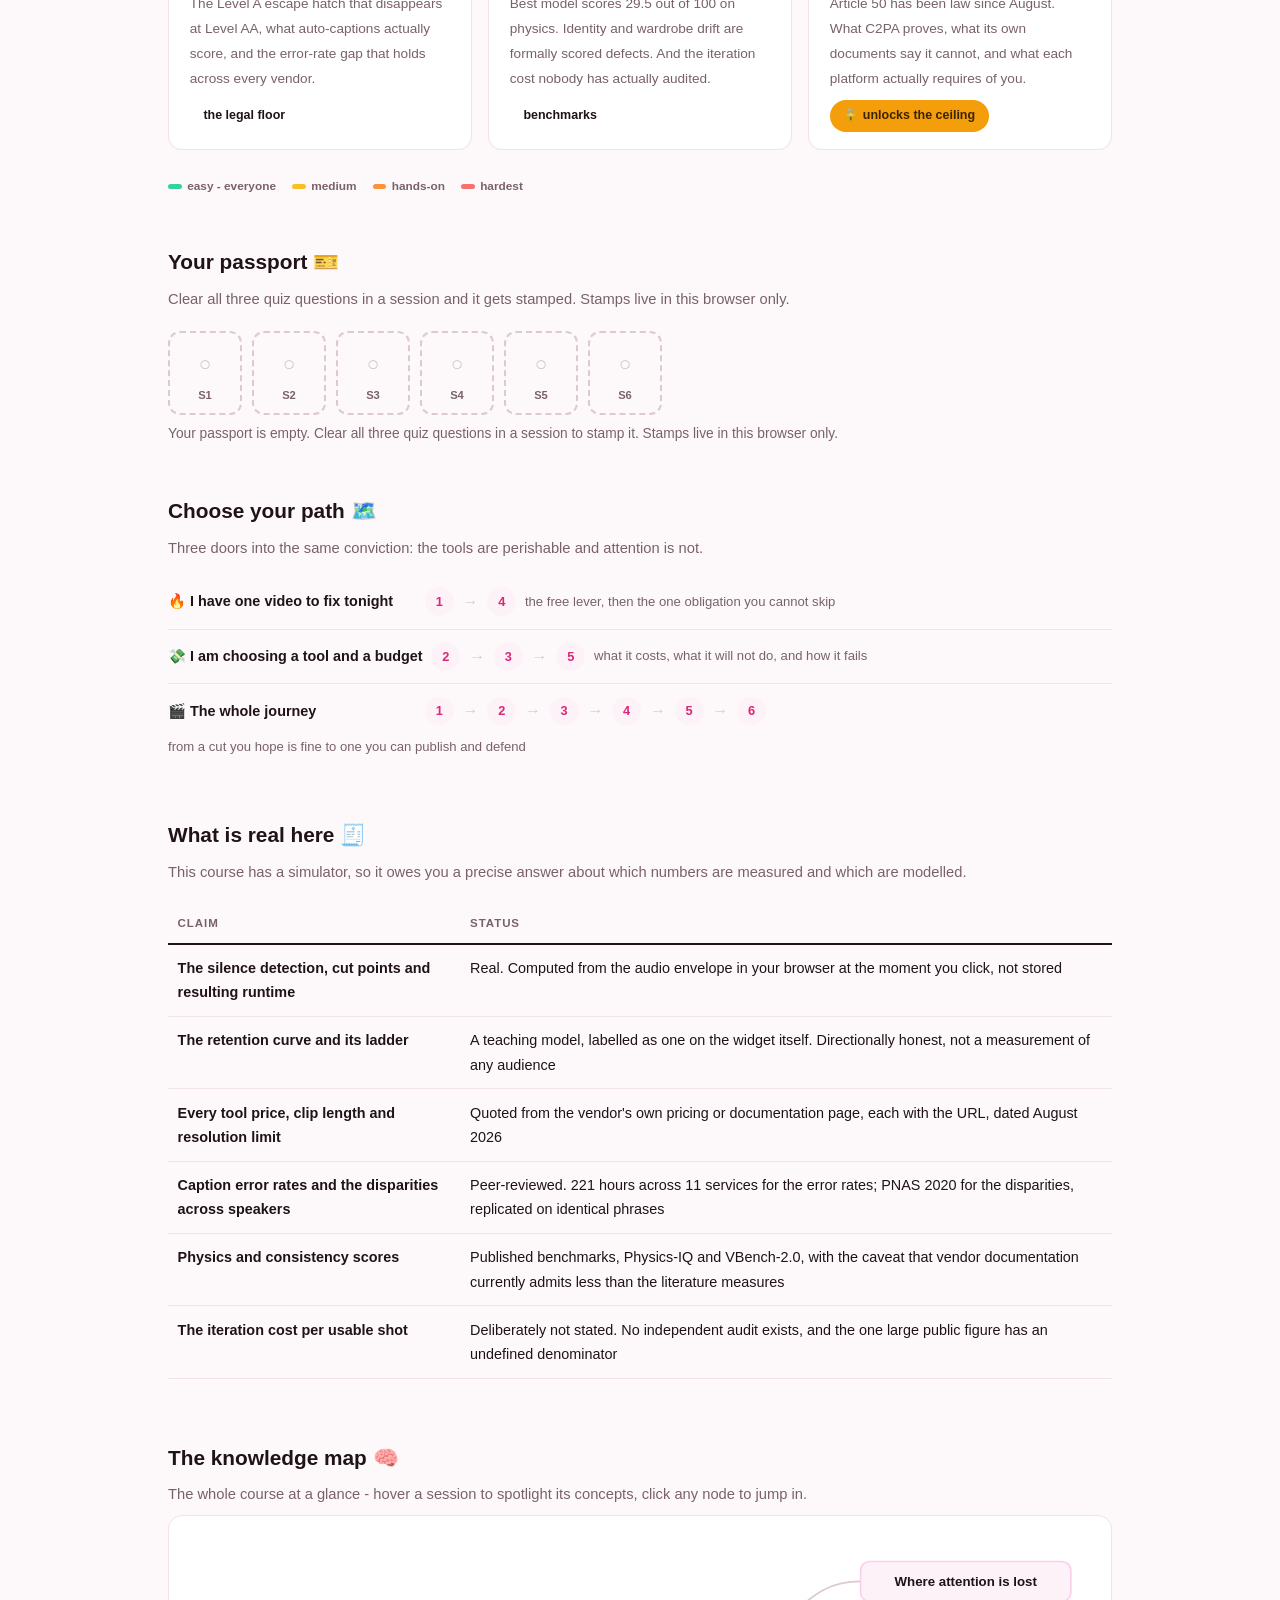
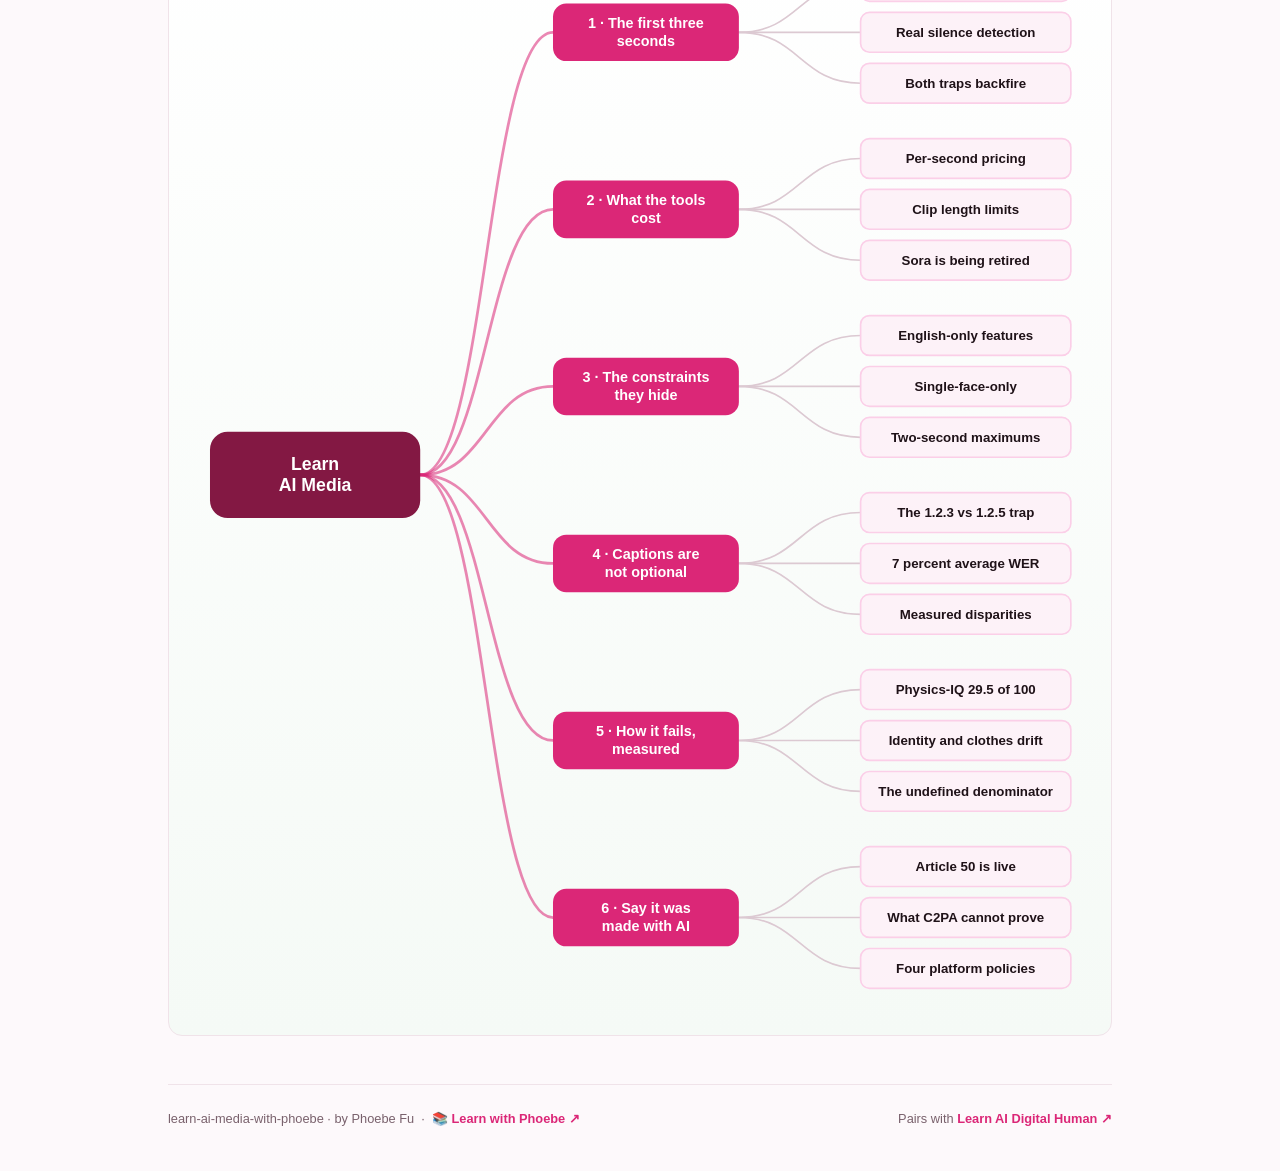
==== commit 042665f6: "Landing page: remove the internal source-map path from the footer The landing page is the course's p" ====
--- a/index.html
+++ b/index.html
@@ -222,7 +222,7 @@
 
   <footer class="pagefoot">
     <span>learn-ai-media-with-phoebe · by Phoebe Fu &nbsp;·&nbsp; 📚 <a href="https://phoebefu6.github.io/learn-with-phoebe/">Learn with Phoebe ↗</a></span>
-    <span>Pairs with <a href="https://phoebefu6.github.io/learn-ai-digital-human-with-phoebe/">Learn AI Digital Human ↗</a> · source map: <span class="mono">materials/official-course-map.md</span></span>
+    <span>Pairs with <a href="https://phoebefu6.github.io/learn-ai-digital-human-with-phoebe/">Learn AI Digital Human ↗</a></span>
   </footer>
 
 </main>
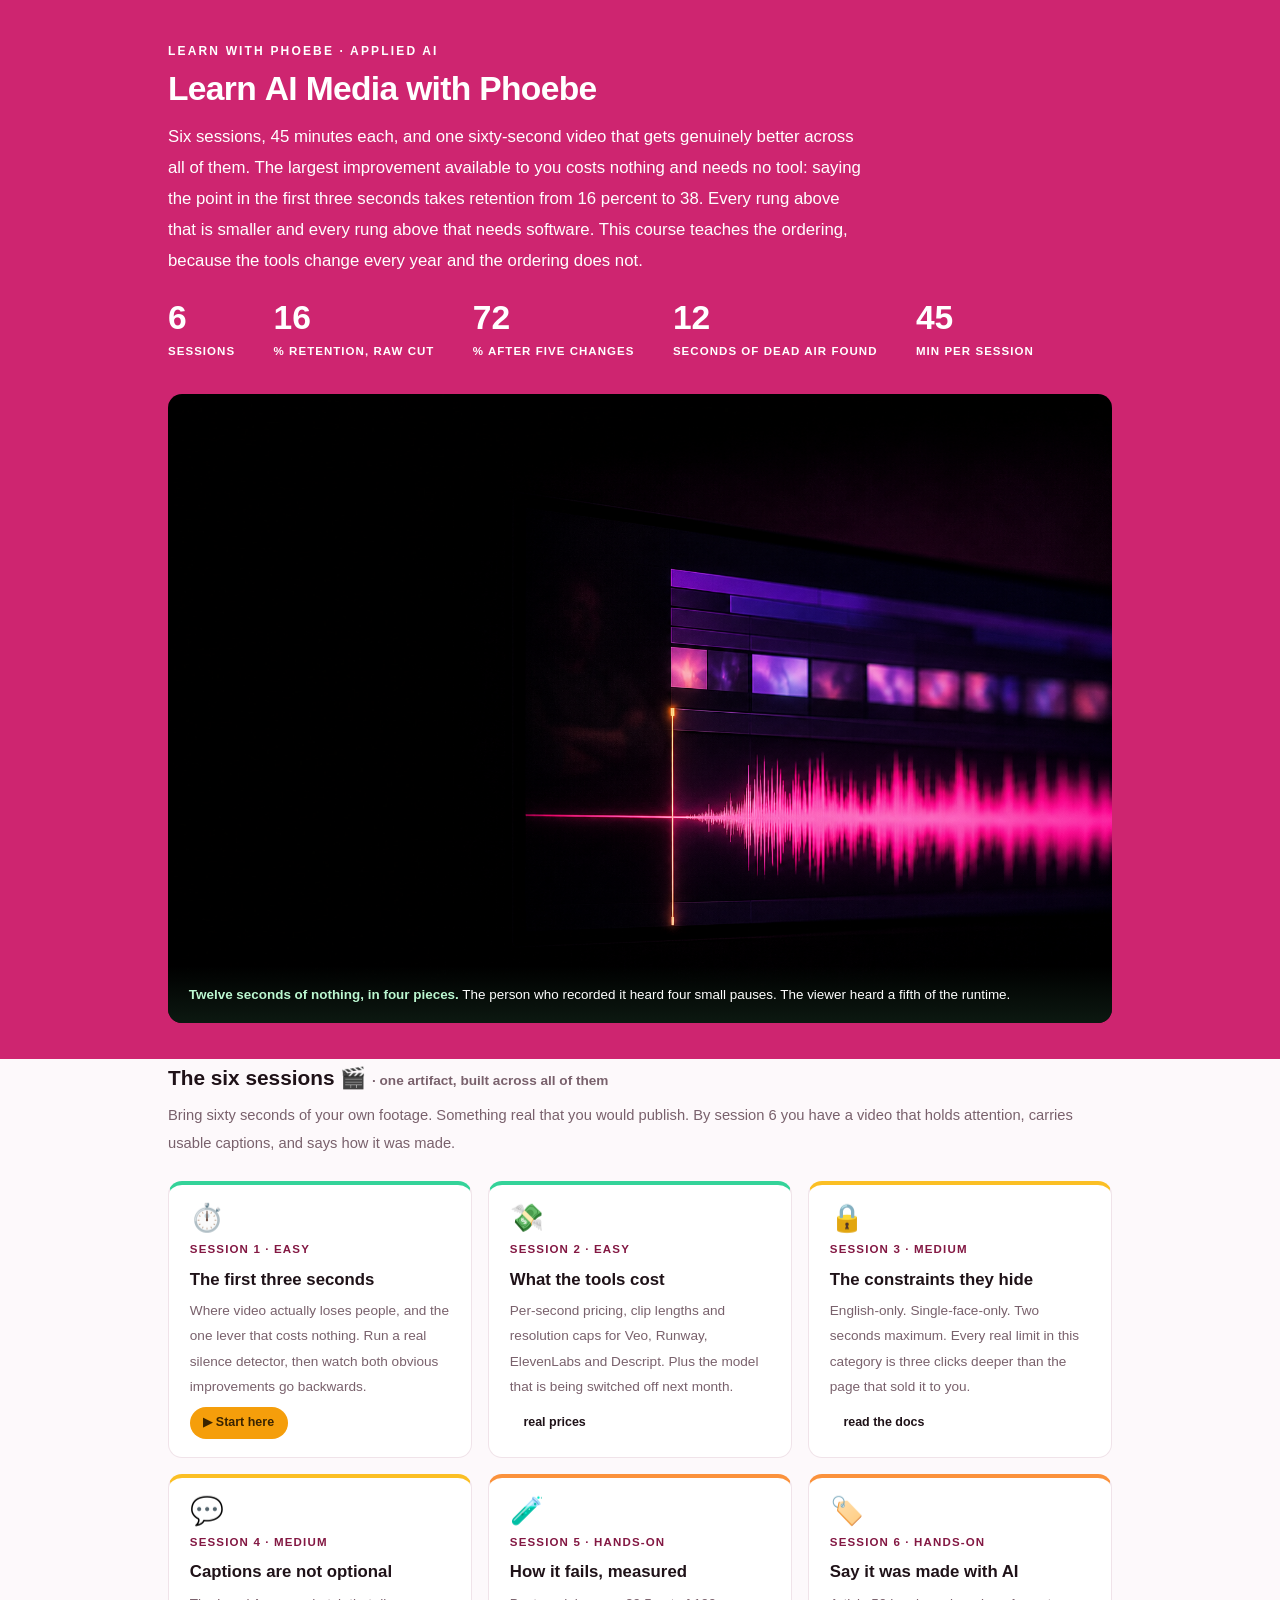
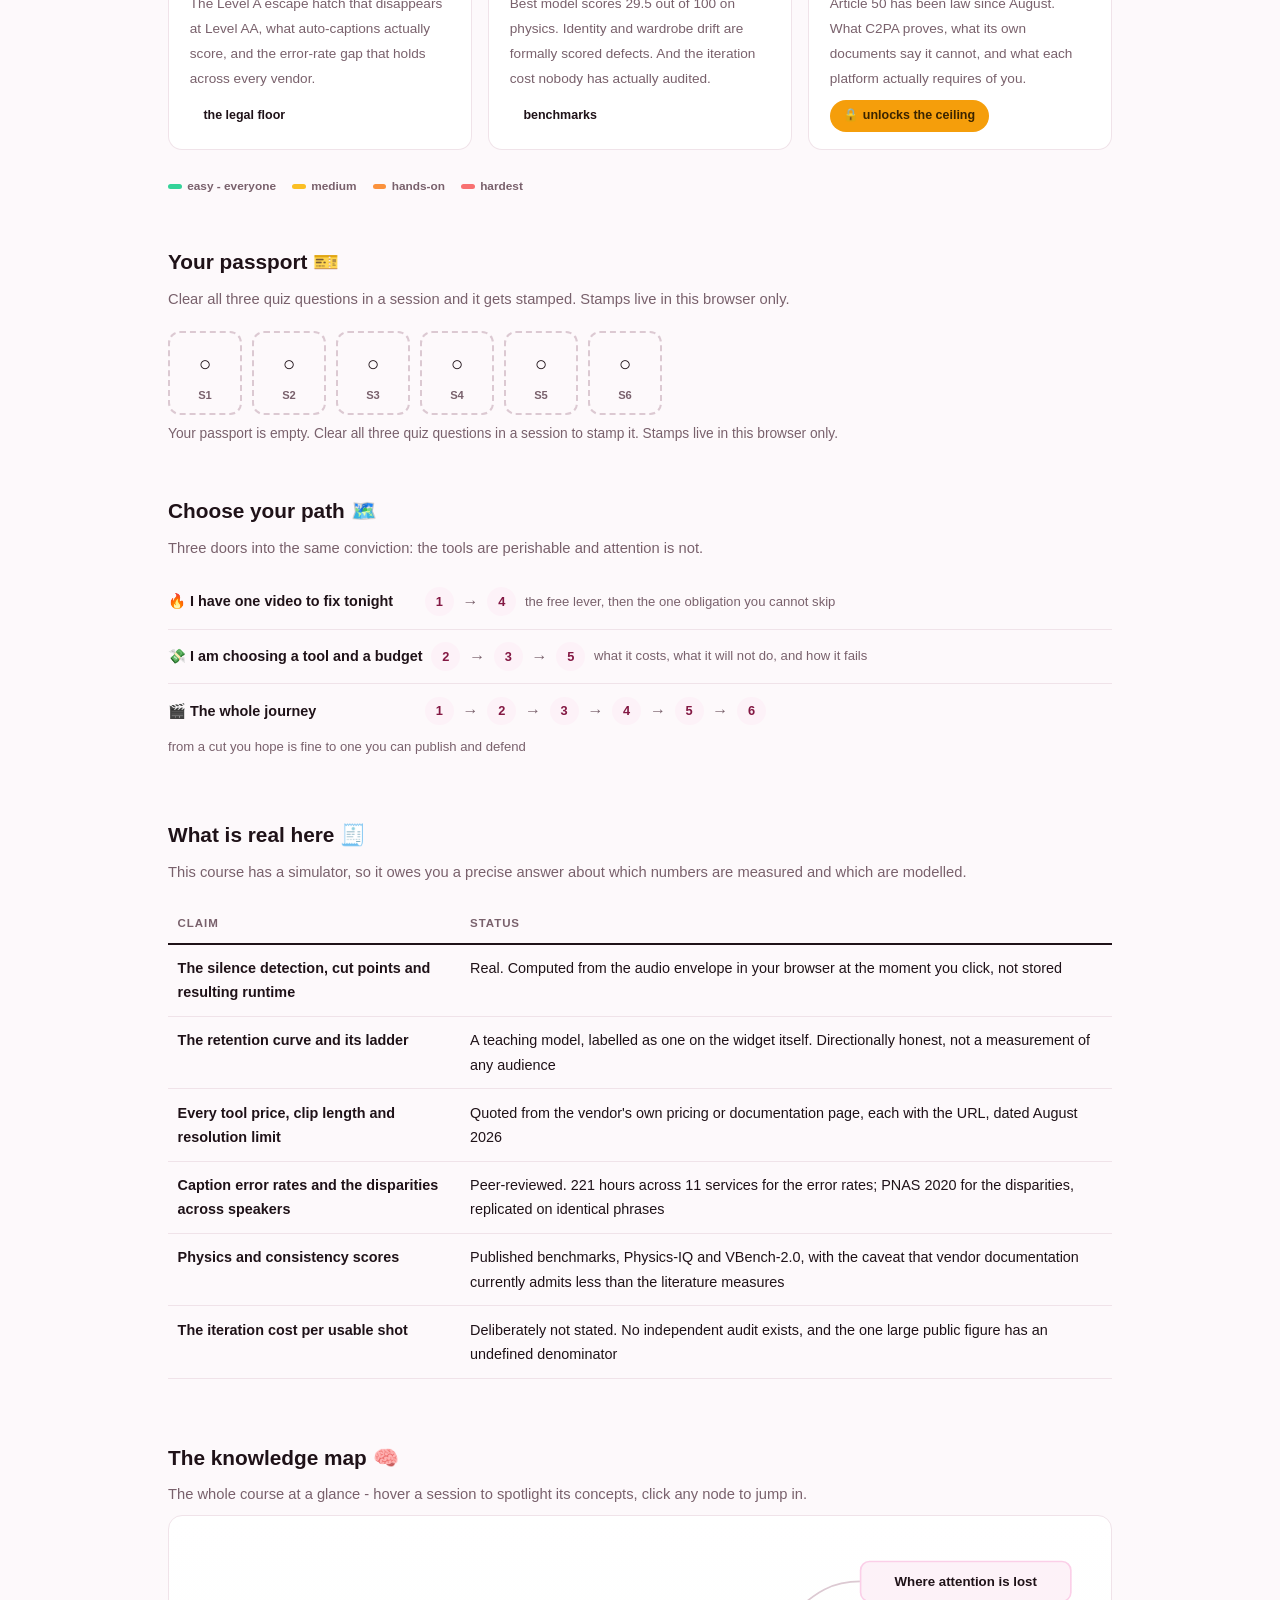
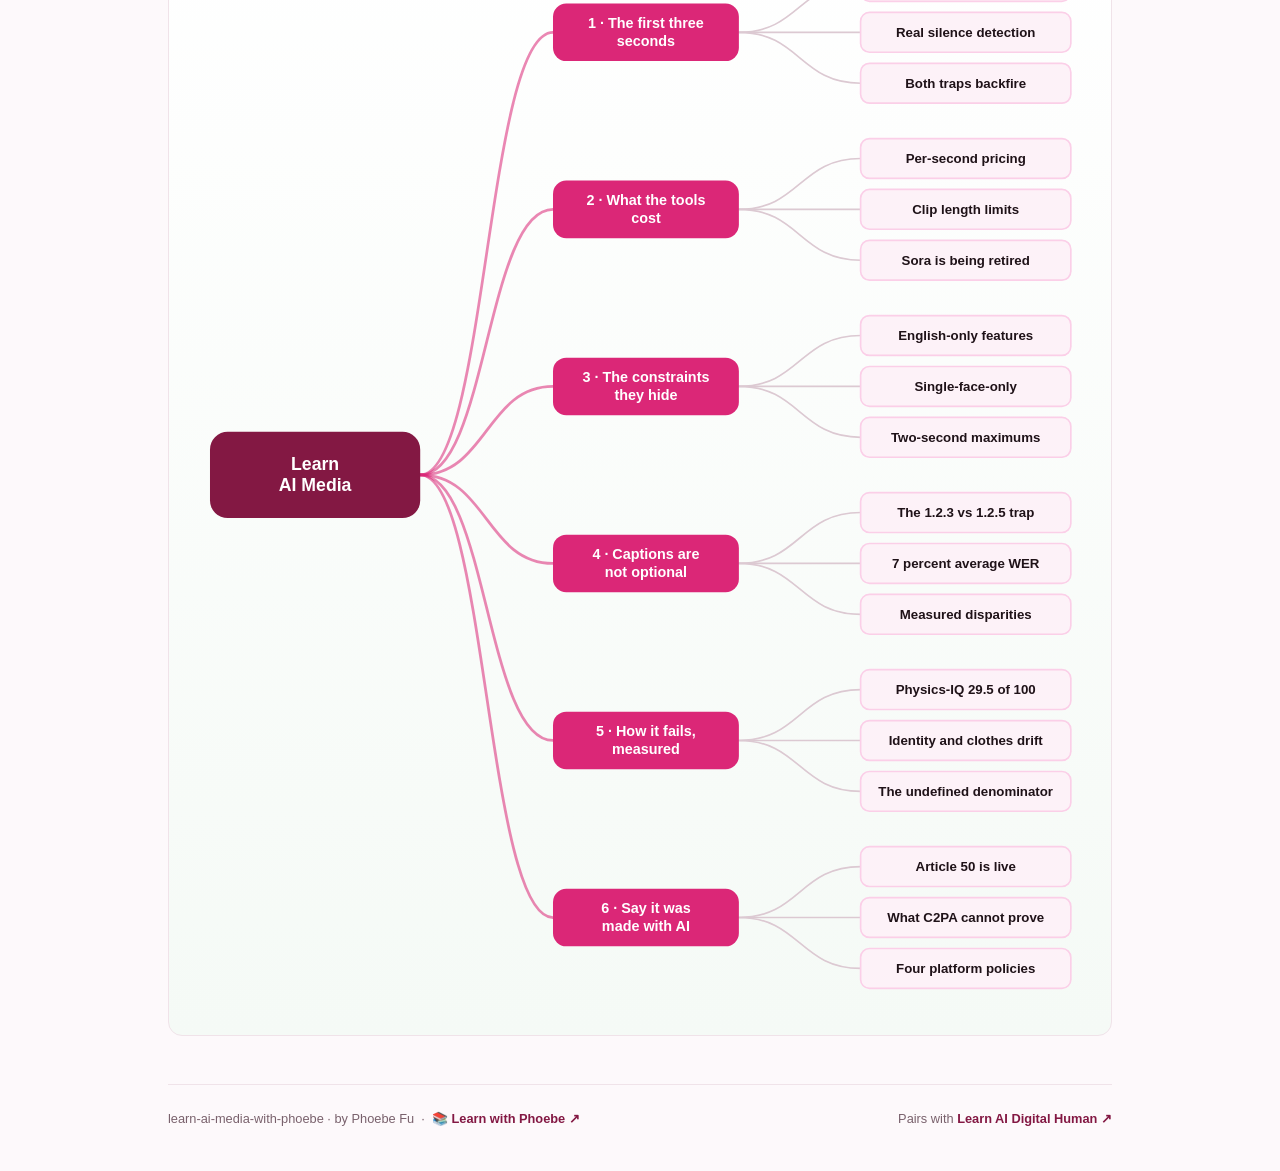
==== commit 0bf82c18: "Light surfaces everywhere: lightbox, cheat panel, code boxes; contrast and phone-width fixes Every d" ====
--- a/index.html
+++ b/index.html
@@ -17,12 +17,12 @@
 <meta name="twitter:image" content="https://phoebefu6.github.io/learn-ai-media-with-phoebe/assets/og-cover.png">
 <!-- social:end -->
 <title>Learn AI Media with Phoebe</title>
-<link rel="stylesheet" href="assets/style.css?v=3">
+<link rel="stylesheet" href="assets/style.css?v=22">
 <style>
 
   .stats-row { display: flex; gap: 2.4rem; margin-top: 1.5rem; flex-wrap: wrap; }
   .stat b { display: block; font-size: 2.1rem; font-weight: 800; line-height: 1.05; font-variant-numeric: tabular-nums; }
-  .stat span { font-size: .72rem; opacity: .85; text-transform: uppercase; letter-spacing: .09em; font-weight: 600; }
+  .stat span { font-size: .72rem; opacity: 1; text-transform: uppercase; letter-spacing: .09em; font-weight: 600; }
 
   .course-grid { display: grid; grid-template-columns: repeat(auto-fit, minmax(17rem, 1fr)); gap: 1rem; margin-top: 1.5rem; }
   .course-card {
@@ -55,9 +55,9 @@
   .path { display: flex; gap: .55rem; align-items: center; padding: .75rem 0; border-bottom: .5px solid var(--hairline); flex-wrap: wrap; }
   .path:last-child { border-bottom: none; }
   .path b { min-width: 15.5rem; font-size: .9rem; }
-  .path .pstep { background: var(--indigo-50); color: var(--indigo); border-radius: 999px; padding: .16rem .68rem; font-weight: 700; font-size: .8rem; text-decoration: none; transition: all .12s ease; }
+  .path .pstep { background: var(--indigo-50); color: var(--indigo-deep); border-radius: 999px; padding: .16rem .68rem; font-weight: 700; font-size: .8rem; text-decoration: none; transition: all .12s ease; }
   .path .pstep:hover { background: var(--indigo); color: #fff; }
-  .path .parr { color: var(--faint); font-weight: 700; }
+  .path .parr { color: var(--muted); font-weight: 700; }
 
   .mm-section { margin-top: 1.6rem; }
   .mm-section h2 { font-size: 1.3rem; font-weight: 800; margin-bottom: .2rem; }
@@ -80,6 +80,7 @@
   .hero-art figcaption b { color: #BBF7D0; }
   @media (max-width: 720px) { .hero-art figcaption { position: static; background: #0D1A12; } }
 </style>
+<style>/* contrast-patch-2 */ .cnum, .course-card .cnum, .paths a, .pagefoot a, .pstep, .path .pstep { color: var(--indigo-deep); }</style>
 </head>
 <body>
 
@@ -350,6 +351,6 @@
 };
 </script>
 <script src="assets/mindmap.js?v=1"></script>
-<script src="assets/app.js?v=1"></script>
+<script src="assets/app.js?v=22"></script>
 </body>
 </html>
--- a/assets/style.css
+++ b/assets/style.css
@@ -3,6 +3,7 @@
    (CSS var names still read --indigo/--amber; they hold SQL-blue values.) */
 
 :root {
+  --indigo-text: #D02370;
   --indigo: #DB2777;
   --indigo-deep: #831843;
   --indigo-mid: #EC4899;
@@ -16,8 +17,8 @@
   --amber-ink: #3A2400;
   --amber-50: #FFF7E6;
   --paper: #FDF9FB;
-  --code-bg: #1A0F15;
-  --code-ink: #F5E3EC;
+  --code-bg: #FDF2F8;
+  --code-ink: #1F1218;
   --radius: 14px;
 }
 
@@ -47,7 +48,7 @@
   font-size: .75rem;
   letter-spacing: .18em;
   text-transform: uppercase;
-  opacity: .85;
+  opacity: 1;
   font-weight: 600;
 }
 .masthead h1 {
@@ -58,7 +59,7 @@
   letter-spacing: -.02em;
 }
 .masthead h1 .accent { color: inherit; }
-.masthead .sub { font-size: 1.05rem; opacity: .92; max-width: 44rem; }
+.masthead .sub { font-size: 1.05rem; opacity: 1; max-width: 44rem; }
 
 .chip-row { display: flex; flex-wrap: wrap; gap: .5rem; margin-top: 1.1rem; }
 .chip {
@@ -72,7 +73,7 @@
   white-space: nowrap;
 }
 .chip.level { background: #fff; color: var(--indigo); }
-.chip.audience { background: rgba(255,255,255,.16); color: #fff; border: 1px solid rgba(255,255,255,.35); }
+.chip.audience { background: rgba(255,255,255,.08); color: #fff; border: 1px solid rgba(255,255,255,.35); }
 .chip.time { background: var(--ink); color: #fff; font-variant-numeric: tabular-nums; }
 
 
@@ -86,8 +87,9 @@
   border-bottom: 1px solid var(--hairline);
   padding: .55rem 0;
 }
-.toolbar .wrap { display: flex; align-items: center; gap: .6rem; }
-.toolbar .crumb { font-size: .8rem; color: var(--muted); font-weight: 600; margin-right: auto; }
+.toolbar .wrap { display: flex; align-items: center; gap: .5rem; flex-wrap: nowrap; }
+.toolbar .crumb { font-size: .8rem; color: var(--muted); font-weight: 600; margin-right: auto; min-width: 0; white-space: nowrap; overflow: hidden; text-overflow: ellipsis; }
+.toolbar .btn { white-space: nowrap; flex: none; padding: .38rem .8rem; font-size: .78rem; line-height: 1.2; }
 .toolbar .crumb a { color: var(--indigo); text-decoration: none; }
 .btn {
   border: 1px solid var(--hairline);
@@ -136,7 +138,7 @@
   text-transform: uppercase;
   letter-spacing: .08em;
 }
-.tag.concept { background: var(--indigo-50); color: var(--indigo); }
+.tag.concept { background: var(--indigo-50); color: var(--indigo-text); }
 .tag.demo { background: var(--amber-50); color: var(--amber-ink); }
 .tag.exercise { background: var(--ink); color: #fff; }
 
@@ -205,10 +207,10 @@
   font-weight: 600;
 }
 .pill.solid { background: var(--indigo); color: #fff; }
-.pill.light { background: var(--indigo-50); color: var(--indigo); }
+.pill.light { background: var(--indigo-50); color: var(--indigo-text); }
 .pill.inkpill { background: var(--ink); color: #fff; }
 .pill.amber, .pill.peach { background: var(--amber); color: var(--amber-ink); }
-.pill.bare { color: var(--faint); }
+.pill.bare { color: var(--muted); }
 
 /* ---------- 4D grid ---------- */
 .grid-2 { display: grid; grid-template-columns: repeat(auto-fit, minmax(15rem, 1fr)); gap: .8rem; margin: .5rem 0 1rem; }
@@ -237,10 +239,11 @@
 table.clean td:first-child { font-weight: 600; }
 
 /* ---------- prompt boxes ---------- */
-.prompt-box {
+.prompt-box{
   position: relative;
-  background: var(--code-bg);
-  color: var(--code-ink);
+  background: #FDF2F8;
+  border: 1px solid #F0E3E9;
+  color: #1F1218;
   border-radius: var(--radius);
   padding: 1.1rem 1.2rem;
   margin: 1rem 0 1.2rem;
@@ -250,12 +253,12 @@
   white-space: pre-wrap;
   word-break: break-word;
 }
-.prompt-box .label {
+.prompt-box .label{
   position: absolute;
   top: -0.7rem;
   left: 1rem;
-  background: var(--indigo);
-  color: #fff;
+  background: #DB2777;
+  color: #FFFFFF;
   font-family: "Inter", -apple-system, sans-serif;
   font-size: .68rem;
   font-weight: 700;
@@ -266,13 +269,13 @@
 }
 .prompt-box.bad .label { background: var(--faint); color: var(--ink); }
 .prompt-box.good .label { background: var(--amber); color: var(--amber-ink); }
-.copy-btn {
+.copy-btn{
   position: absolute;
   top: .7rem;
   right: .7rem;
-  background: rgba(255,255,255,.1);
-  border: 1px solid rgba(255,255,255,.25);
-  color: #fff;
+  background: #FFFFFF;
+  border: 1px solid #F0E3E9;
+  color: #1F1218;
   border-radius: 999px;
   padding: .25rem .8rem;
   font-size: .72rem;
@@ -281,17 +284,21 @@
   font-family: "Inter", -apple-system, sans-serif;
   transition: background .15s ease;
 }
-.copy-btn:hover { background: rgba(255,255,255,.22); }
+.copy-btn:hover { background: #F0E3E9; }
 .copy-btn.copied { background: var(--amber); border-color: var(--amber); color: var(--amber-ink); }
 
 /* ---------- demo steps ---------- */
 .steps { counter-reset: step; margin: .6rem 0 1rem; }
 .step {
-  display: flex;
-  gap: .9rem;
+  display: grid;
+  grid-template-columns: max-content minmax(0, 1fr);
+  column-gap: .9rem;
+  row-gap: .2rem;
   padding: .85rem 0;
   border-bottom: .5px solid var(--hairline);
 }
+.step > * { grid-column: 2; min-width: 0; }
+.step > .prompt-box { margin: .8rem 0 .4rem; }
 .step:last-child { border-bottom: none; }
 .step::before {
   counter-increment: step;
@@ -300,7 +307,7 @@
   width: 1.7rem; height: 1.7rem;
   border-radius: 999px;
   background: var(--indigo-50);
-  color: var(--indigo);
+  color: var(--indigo-text);
   font-weight: 700;
   font-size: .85rem;
   display: inline-flex;
@@ -367,11 +374,11 @@
   gap: .4rem;
 }
 
-.lightbox {
+.lightbox{
   position: fixed;
   inset: 0;
   z-index: 100;
-  background: rgba(31,18,24,.9);
+  background: rgba(253,249,251,.97);
   display: none;
   align-items: center;
   justify-content: center;
@@ -379,8 +386,10 @@
   cursor: zoom-out;
 }
 .lightbox.open { display: flex; }
-.lightbox .inner {
+.lightbox .inner{
   background: #fff;
+  border: 1px solid #F0E3E9;
+  box-shadow: 0 10px 40px rgba(31,18,24,.14);
   border-radius: var(--radius);
   padding: 2rem;
   max-width: 94vw;
@@ -388,13 +397,12 @@
   overflow: auto;
 }
 .lightbox .inner svg, .lightbox .inner img { width: min(88vw, 70rem); height: auto; }
-.lightbox .close-hint {
+.lightbox .close-hint{
   position: fixed;
   top: 1rem; right: 1.4rem;
-  color: #fff;
+  color: #1F1218;
   font-size: .8rem;
   font-weight: 600;
-  opacity: .8;
 }
 
 /* ---------- courses covered ---------- */
@@ -413,19 +421,20 @@
 .covered-row .note { margin-left: auto; color: var(--muted); font-size: .78rem; text-align: right; }
 
 /* ---------- cheat sheet footer ---------- */
-.cheat {
-  background: var(--ink);
-  color: #fff;
+.cheat{
+  background: #FDF2F8;
+  border: 1px solid #F0E3E9;
+  color: #1F1218;
   border-radius: var(--radius);
   padding: 1.6rem 1.6rem 1.3rem;
   margin-top: 3rem;
 }
 .cheat h3 { font-size: 1.1rem; margin-bottom: 1rem; }
-.cheat h3 span { color: var(--indigo-soft); }
+.cheat h3 span { color: #831843; }
 .cheat .grid-2 { gap: 1rem; }
 .cheat .cheat-item { border-left: 3px solid var(--indigo-mid); padding-left: .8rem; }
-.cheat .cheat-item b { display: block; font-size: .85rem; color: var(--indigo-soft); }
-.cheat .cheat-item span { font-size: .82rem; opacity: .85; }
+.cheat .cheat-item b { display: block; font-size: .85rem; color: #831843; }
+.cheat .cheat-item span { font-size: .82rem; color: #79616C; }
 
 footer.pagefoot {
   border-top: 1px solid var(--hairline);
@@ -520,7 +529,7 @@
   margin-top: 1.1rem;
   flex-wrap: wrap;
 }
-.journey .jlabel { font-size: .7rem; font-weight: 700; text-transform: uppercase; letter-spacing: .09em; opacity: .8; margin-right: .3rem; }
+.journey .jlabel { font-size: .7rem; font-weight: 700; text-transform: uppercase; letter-spacing: .09em; opacity: 1; margin-right: .3rem; }
 .journey a {
   width: 1.7rem; height: 1.7rem;
   border-radius: 999px;
@@ -795,7 +804,10 @@
   /* 44px tap targets */
   details.card summary { min-height: 44px; }
   .qopt { min-height: 44px; display: flex; align-items: center; padding: .7rem .9rem; }
-  .toolbar .btn, .pagefoot a { min-height: 44px; display: inline-flex; align-items: center; }
+  .toolbar .btn, .pagefoot a { min-height: 44px; display: inline-flex; align-items: center; justify-content: center; }
+  .toolbar .crumb, .toolbar #zoom-toggle { display: none; }
+  .toolbar .btn { flex: 1 1 0; padding: .3rem .4rem; font-size: .72rem; }
+  table.clean { display: block; overflow-x: auto; -webkit-overflow-scrolling: touch; }
 }
 
 @media (max-width: 640px) {
@@ -1115,7 +1127,7 @@
   transition: all .18s ease;
 }
 .pp-stamp:hover { border-color: var(--indigo-soft); }
-.pp-stamp i { font-size: 1.3rem; font-style: normal; opacity: .35; }
+.pp-stamp i { font-size: 1.3rem; font-style: normal; opacity: 1; }
 .pp-stamp b { font: 800 0.7rem Inter, sans-serif; }
 .pp-stamp.got {
   border-style: solid; border-color: var(--indigo);
@@ -1249,3 +1261,36 @@
 }
 
 .callout.warn { background: #FEF2F2; border-left: 4px solid #B91C1C; }
+
+/* layout-patch-3: phone-width overflow (2026-10-10) */
+.sql-bar { flex-wrap: wrap; }
+@media (max-width: 480px) {
+  .covered-row { flex-wrap: wrap; }
+  .covered-row .note { margin-left: 0; text-align: left; flex-basis: 100%; }
+  details.card summary { flex-wrap: wrap; }
+  details.card summary .mini { white-space: normal; }
+  .wk, .sqlbox, .prompt-box, pre { max-width: 100%; overflow-x: auto; }
+  .mono, code, strong, .note { overflow-wrap: anywhere; }
+  select, input[type=range], label { max-width: 100%; }
+  canvas, svg, img { max-width: 100%; height: auto; }
+  .tree-kids, .tree-node-wrap, .tree-node, .rb-night, .al-row, .gd-field, .tl-row, .sl-row { max-width: 100%; overflow-x: auto; }
+  .tl-cols, .sl-cols, .bb-cols, .ev-cols, [class$="-cols"] { grid-template-columns: 1fr !important; display: grid; }
+  .tl-cols > *, .sl-cols > *, [class$="-cols"] > * { min-width: 0; max-width: 100%; }
+  .mono { white-space: normal; }
+  .er-w, .bb-lab, .tl-lev, .sl-lev { max-width: 100%; white-space: normal; }
+}
+/* contrast-patch-2b */
+.cheat a { color: var(--indigo-deep, var(--ink)); }
+.chip.audience { background: transparent; border-color: rgba(255,255,255,.55); }
+.masthead a, .masthead .sub a { color: #fff; text-decoration: underline; text-underline-offset: 2px; }
+.prompt-box b, .prompt-box strong { color: var(--indigo-deep, var(--ink)); }
+.prompt-box span, .prompt-box em, .prompt-box i { color: inherit; }
+.pp-stamp i { color: var(--ink); }
+/* contrast-patch-2d */
+.masthead { background: #CE2570; }
+.mode.live, .pill.solid, .btn.primary, .quiz-q .qopt.correct, .pagenav a.active, .prompt-box .label, .chip.level { background: #CE2570; color: #fff; }
+/* contrast-patch-2 */
+.klabel, .section-kicker .klabel, details.card summary .caret, .crumb a, .toolbar .crumb a, .pagenav a, .pagefoot a, footer.pagefoot a, .pagefoot p a, .cnum, .course-card .cnum, .pill.light, .covered-row .status.light, .paths a, .tag.concept, .chip.level, .quiz-score, .mmd-launch, .mode.self, .legend .pill.light { color: var(--indigo-deep); }
+.chip.audience { background: transparent; border-color: rgba(255,255,255,.55); }
+.journey a { background: var(--indigo-deep); border-color: rgba(255,255,255,.6); }
+.skip-link { background: var(--indigo-deep); }
